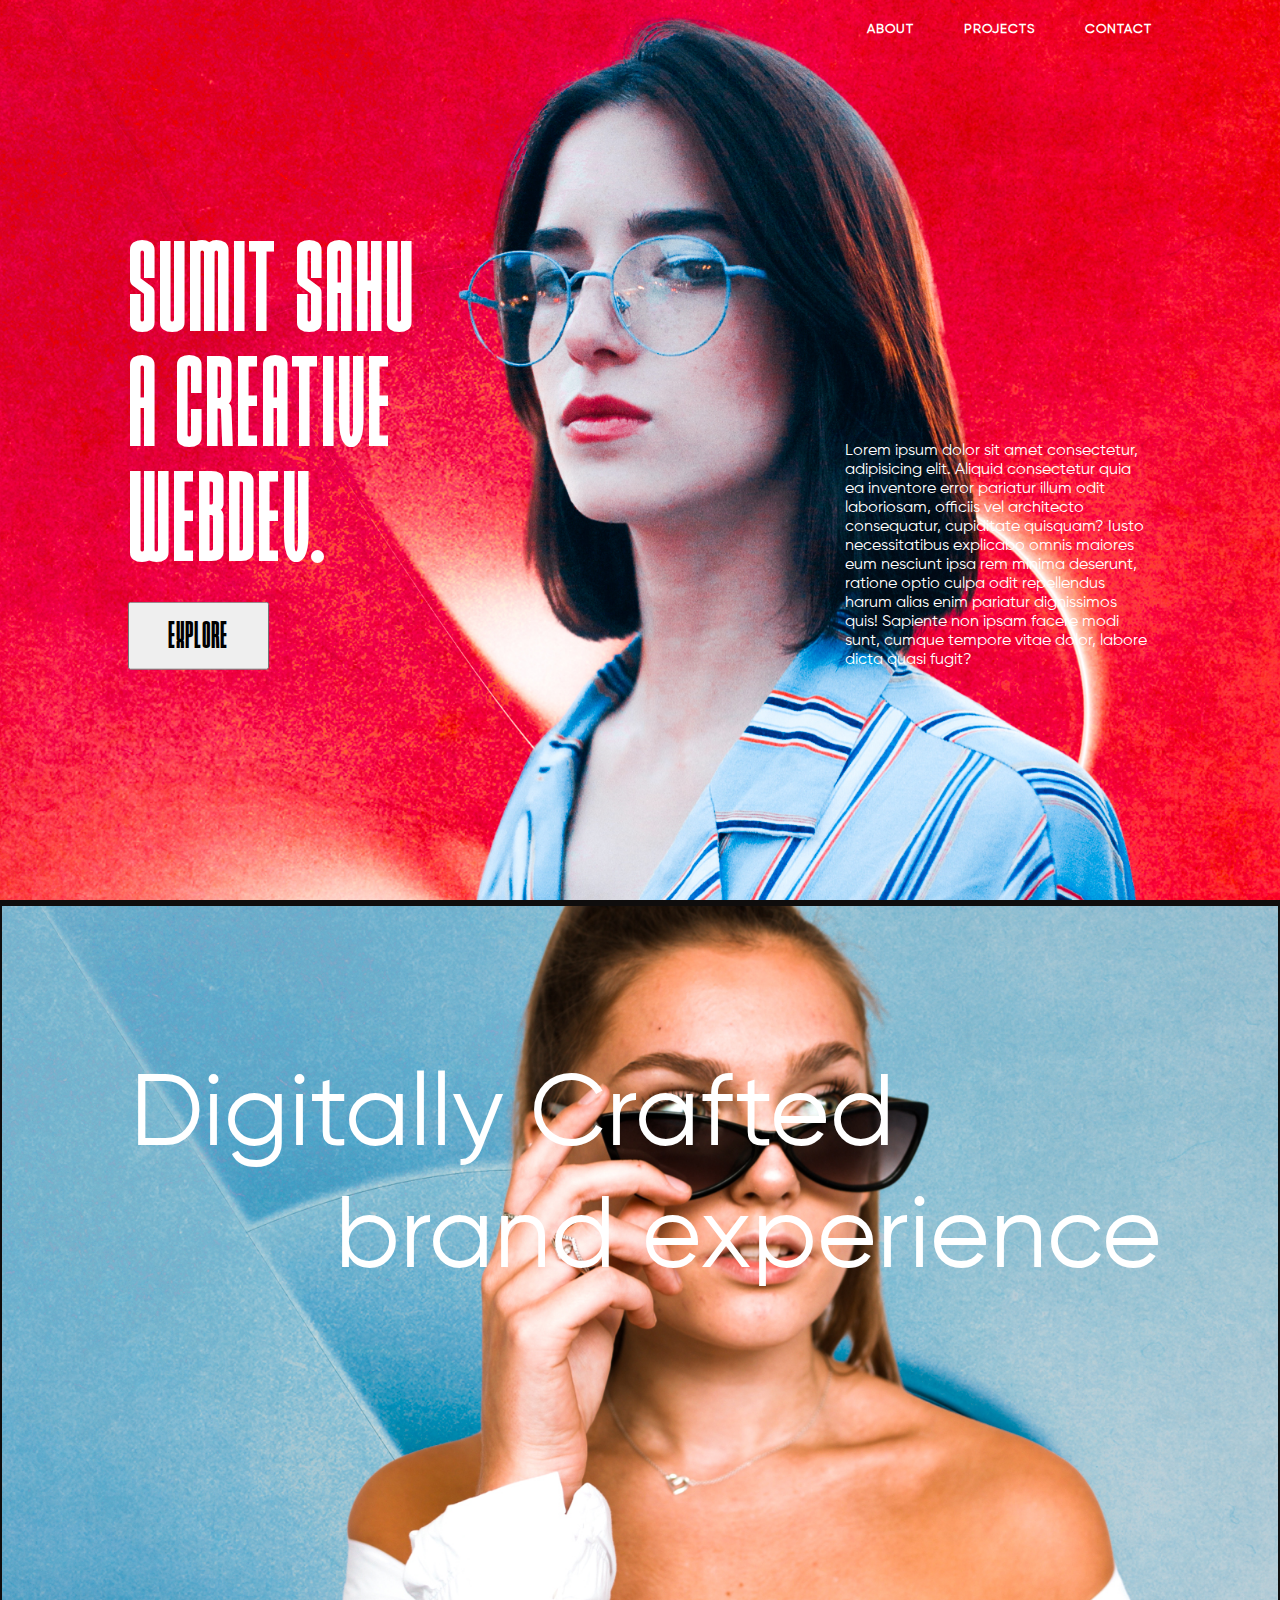
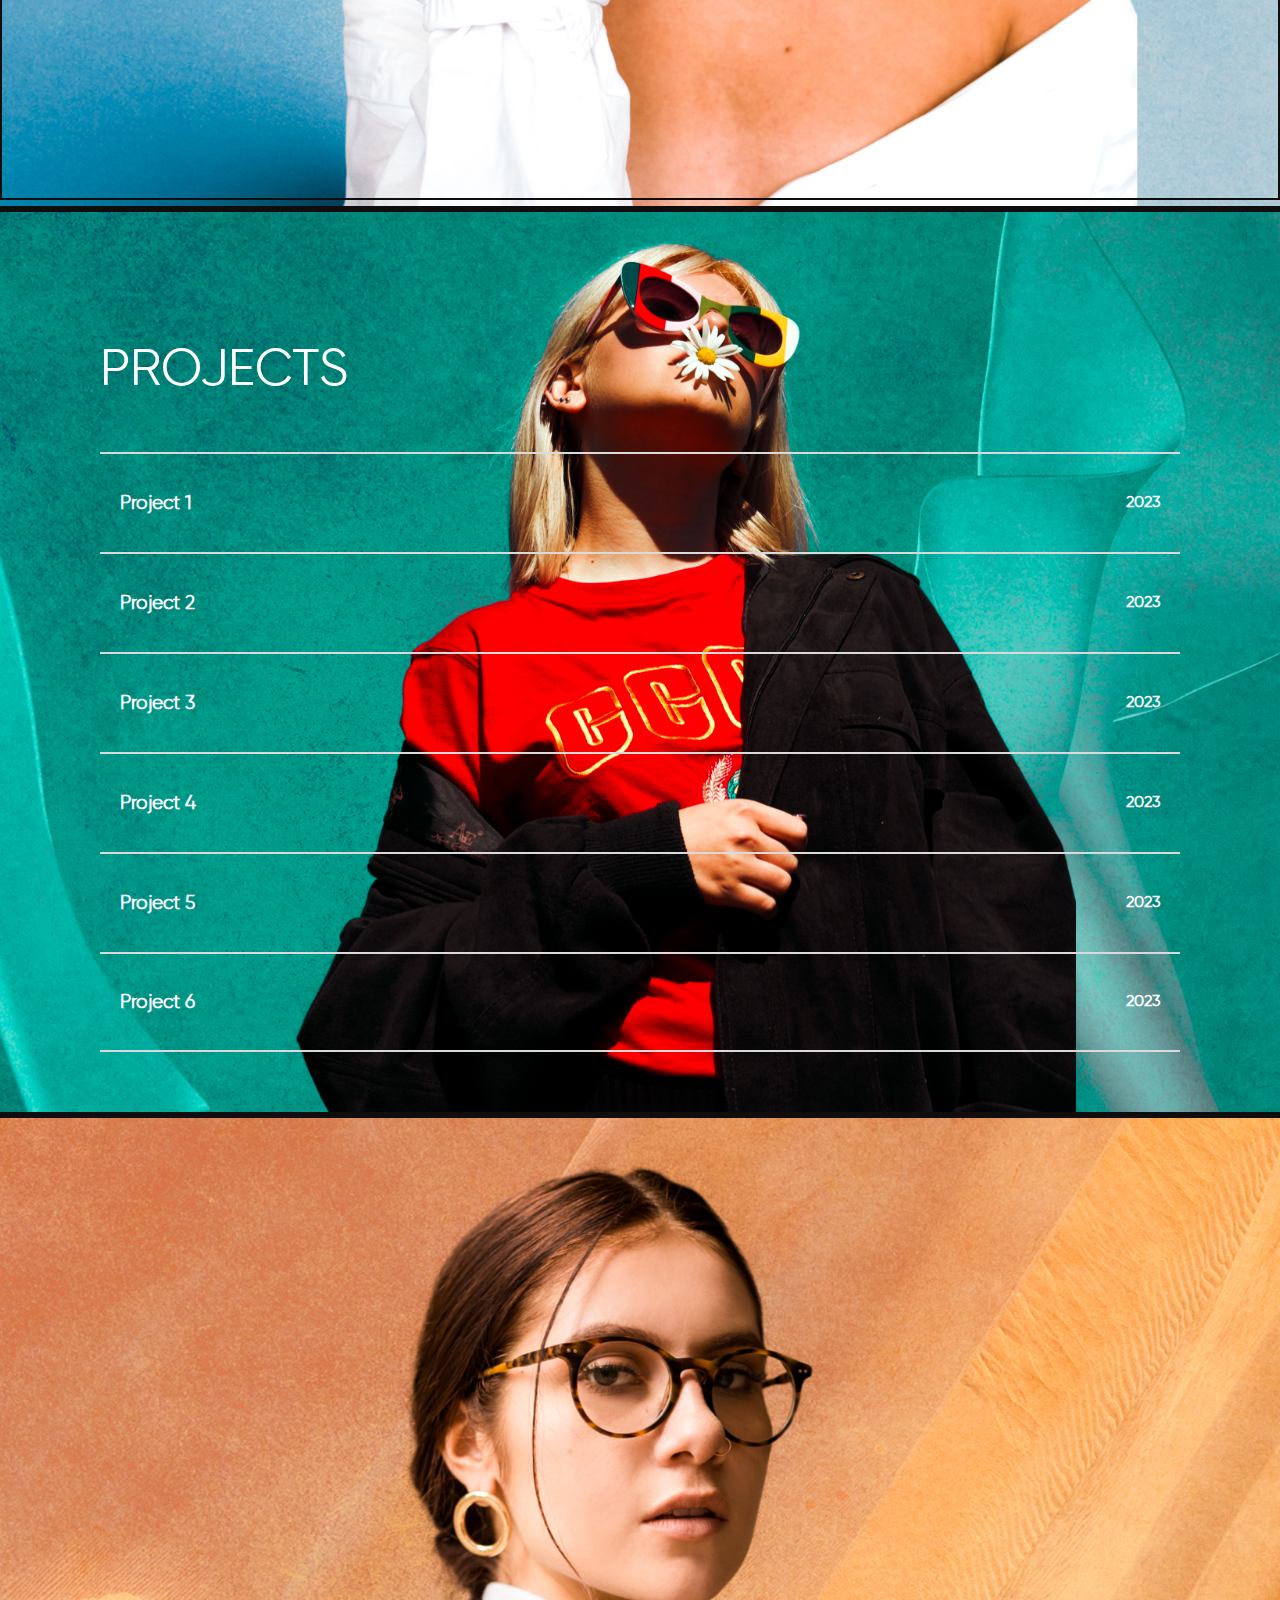
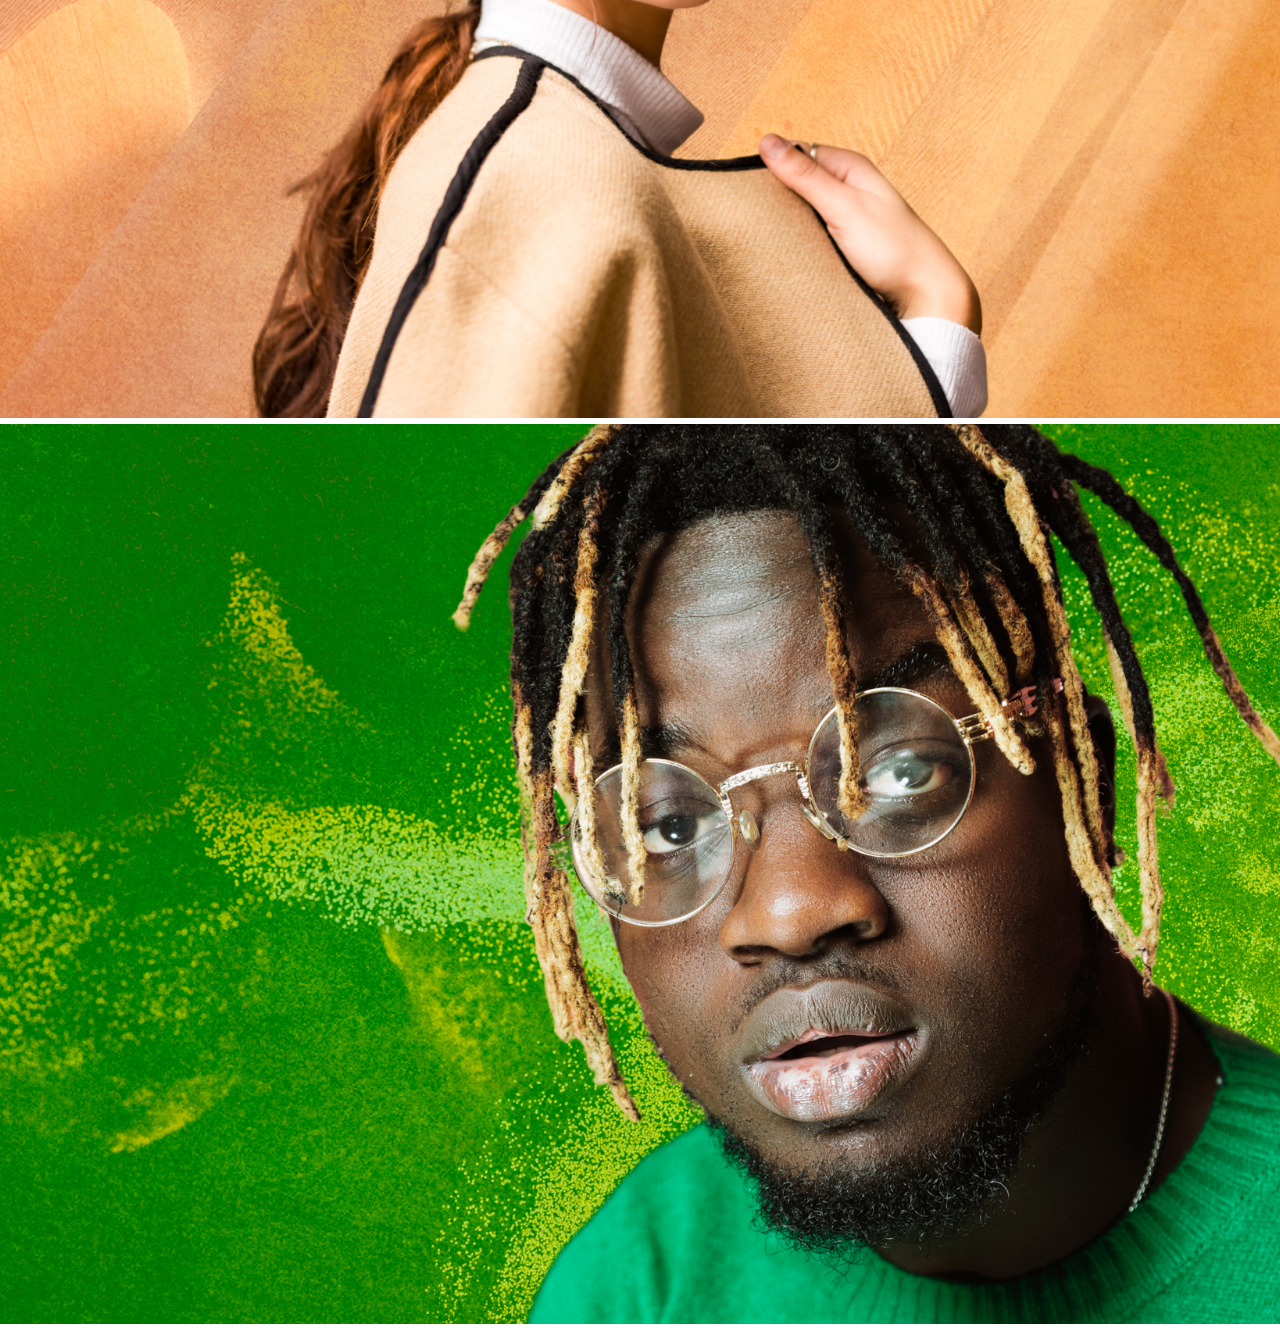
==== index.html @ a7303058 "page3 sart" ====
<!DOCTYPE html>
<html lang="en">

<head>
    <meta charset="UTF-8">
    <meta name="viewport" content="width=device-width, initial-scale=1.0">
    <title>Document</title>
    <link rel="stylesheet" href="https://cdn.jsdelivr.net/npm/sheryjs/dist/Shery.css" />

    <link rel="stylesheet" href="https://cdn.jsdelivr.net/npm/locomotive-scroll@3.5.4/dist/locomotive-scroll.css">
    <link rel="stylesheet" href="style.css">
</head>

<body>

    <div class="cursor">
        <p>click</p>
    </div>


    <div class="main">

        <!-- hero section  -->
        <div id="main">
            <div id="back">
                <img src="./images/IMG_7564.JPG" alt="">
                <img src="./images/IMG_7565.JPG" alt="">
                <img src="./images/IMG_7566.JPG" alt="">
                <img src="./images/IMG_7567.JPG" alt="">
                <img src="./images/IMG_7568.JPG" alt="">
            </div>
            <div id="top">
                <div id="workingarea">
                    <div id="nav">
                        <div id="nleft"><img src="./images/logo.png" alt=""></div>
                        <div id="nright">
                            <a href="#">About</a>
                            <a href="projects">Projects</a>
                            <a href="Contact">Contact</a>
                        </div>
                    </div>
                    <div id="hero">
                        <div id="heroleft">
                            <div class="elem">
                                <h1>Sumit Sahu</h1>
                                <h1>Think</h1>
                                <h1>Transforming</h1>
                                <h1>Innovator</h1>
                                <h1>Creator</h1>
                            </div>
                            <div class="elem">
                                <h1>A Creative</h1>
                                <h1>Design</h1>
                                <h1>Ideas Into</h1>
                                <h1>Coder</h1>
                                <h1>Builder</h1>
                            </div>
                            <div class="elem">
                                <h1>WebDev.</h1>
                                <h1>Develop.</h1>
                                <h1>Reality.</h1>
                                <h1>Tech.</h1>
                                <h1>Future.</h1>
                            </div>
                            <button>Explore</button>
                        </div>

                        <div id="heroright">
                            <p>Lorem ipsum dolor sit amet consectetur, adipisicing elit. Aliquid consectetur quia ea
                                inventore error pariatur illum odit laboriosam, officiis vel architecto consequatur,
                                cupiditate quisquam? Iusto necessitatibus explicabo omnis maiores eum nesciunt ipsa rem
                                minima deserunt, ratione optio culpa odit repellendus harum alias enim pariatur
                                dignissimos quis! Sapiente non ipsam facere modi sunt, cumque tempore vitae dolor,
                                labore dicta quasi fugit?</p>
                        </div>
                    </div>
                </div>
            </div>
        </div>
        <!-- End hero section  -->


        <div class="bg">
            <!-- page 1 start  -->
            <div class="page1">
                <h1>Digitally Crafted</h1>
                <h2>brand experience</h2>

                <video muted autoplay loop
                    src="https://sameer07x19.github.io/Duo-Studio/assests/Duo%20Reel--Desktop-reduced.mp4"></video>
            </div>
            <!-- page 1 start  -->



            <!-- page 2 start  -->
            <div class="page2">
                <h2>Projects</h2>
                <div class="box"
                    data-image="https://images.unsplash.com/photo-1534972195531-d756b9bfa9f2?w=600&auto=format&fit=crop&q=60&ixlib=rb-4.0.3&ixid=M3wxMjA3fDB8MHxzZWFyY2h8NHx8Y29kZXJ8ZW58MHx8MHx8fDA%3D">
                    <h3>Project 1</h3>
                    <h4>2023</h4>
                </div>
                <div class="box"
                    data-image="https://images.unsplash.com/photo-1555066931-4365d14bab8c?w=600&auto=format&fit=crop&q=60&ixlib=rb-4.0.3&ixid=M3wxMjA3fDB8MHxzZWFyY2h8Nnx8Y29kaW5nfGVufDB8fDB8fHww">
                    <h3>Project 2</h3>
                    <h4>2023</h4>
                </div>
                <div class="box"
                    data-image="https://images.unsplash.com/photo-1575089976121-8ed7b2a54265?w=600&auto=format&fit=crop&q=60&ixlib=rb-4.0.3&ixid=M3wxMjA3fDB8MHxzZWFyY2h8MTB8fGNvZGluZ3xlbnwwfHwwfHx8MA%3D%3D">
                    <h3>Project 3</h3>
                    <h4>2023</h4>
                </div>
                <div class="box"
                    data-image="https://images.unsplash.com/photo-1520085601670-ee14aa5fa3e8?w=600&auto=format&fit=crop&q=60&ixlib=rb-4.0.3&ixid=M3wxMjA3fDB8MHxzZWFyY2h8MTh8fGNvZGluZ3xlbnwwfHwwfHx8MA%3D%3D">
                    <h3>Project 4</h3>
                    <h4>2023</h4>
                </div>
                <div class="box"
                    data-image="https://media.istockphoto.com/id/1448866178/photo/male-freelancer-making-new-project-as-web-designer-or-programmer-on-his-computer-at-home.webp?a=1&b=1&s=612x612&w=0&k=20&c=G4iPcGxRLDEEYCJrmu6hVvPhemc4xhvcM2ewKmk-BTk=">
                    <h3>Project 5</h3>
                    <h4>2023</h4>
                </div>
                <div class="box"
                    data-image="https://images.unsplash.com/photo-1534972195531-d756b9bfa9f2?w=600&auto=format&fit=crop&q=60&ixlib=rb-4.0.3&ixid=M3wxMjA3fDB8MHxzZWFyY2h8NHx8Y29kZXJ8ZW58MHx8MHx8fDA%3D">
                    <h3>Project 6</h3>
                    <h4>2023</h4>
                </div>

            </div>
             <!-- page 2 end  -->


              <!-- page 3 start  -->

        </div>


    </div>








    <!--  Gsap is needed for Basic Effects -->
    <script src="https://cdnjs.cloudflare.com/ajax/libs/gsap/3.12.2/gsap.min.js"></script>

    <!-- Scroll Trigger is needed for Scroll Effects -->
    <script src="https://cdnjs.cloudflare.com/ajax/libs/gsap/3.12.2/ScrollTrigger.min.js"></script>

    <!-- Three.js is needed for 3d Effects -->
    <script src="https://cdnjs.cloudflare.com/ajax/libs/three.js/0.155.0/three.min.js"></script>

    <!-- ControlKit is needed for Debug Panel -->
    <script src="https://cdn.jsdelivr.net/gh/automat/controlkit.js@master/bin/controlKit.min.js"></script>
    <script type="text/javascript" src="https://cdn.jsdelivr.net/npm/sheryjs/dist/Shery.js"></script>




    <script src="https://cdn.jsdelivr.net/npm/locomotive-scroll@3.5.4/dist/locomotive-scroll.js"></script>
    <script src="https://cdnjs.cloudflare.com/ajax/libs/gsap/3.12.5/gsap.min.js"></script>
    <script src="https://cdnjs.cloudflare.com/ajax/libs/gsap/3.12.5/ScrollTrigger.min.js"></script>
    <script src="script.js"></script>
    <script src="page1Script.js"></script>

</body>

</html>
---- style.css ----
*{
    margin: 0;
    padding: 0;
    box-sizing: border-box;
    font-family: 'Gilroy';
    color: white;
  
}
@font-face {
    font-family: 'Gilroy';
    src: url('./fonts/Gilroy/Gilroy-Regular.ttf') format('truetype');
}

/* Kajiro Font */
@font-face {
    font-family: 'Kajiro';
    src: url('./fonts/kajiro/Kajiro.ttf') format('truetype');
    font-weight: 400;
    font-style: normal;
}
html, 
body{
    width: 100%;
    height: 100%;
}

.cursor{
    visibility: hidden;
    height: 20px;
    display: flex;
    justify-content: center;
   align-items: center;
    width: 20px;
    border-radius: 50%;
    position: fixed;
    background-color: #EDBFFF;
    z-index: 8;
    mix-blend-mode: difference;
    transition: all linear 0.2s; 
    pointer-events: none;
    background-size: cover;
    background-position: center;
}

.cursor p{
    display: none;
    font-weight: 600 !important;
    font-size: 1vw;
    color: black;
}

#main{
   width: 100%;
   height: 100vh;
}

#back{
    width: 100%;
    height: 100vh;
    /* background-color: rgb(252, 22, 22); */
}

#back img{
    width: 100%;
    height: 100%;
    object-fit: cover;
}


#workingarea{
    position: relative;
    margin: 0 auto;
    width: 80%;
    height: 100vh;
    max-width: 1920px;

}#top{
    position: absolute;
    pointer-events: none;
    top: 0;
    left: 0;
    z-index: 500;
    width: 100%;
    height: 100vh;
    /* background-color: rgba(0, 0, 0, 0.26); */
}
#nav{
    width: 100%;
    padding: 20px 0;
    display: flex;
    justify-content: space-between;
    align-items: center;

}
#nav img{
    height: 60px;
}
#nright{
    display: flex;
    gap: 50px;
}
#nright a{
    color: white;
    pointer-events: all;
    text-decoration: none;
    text-transform: uppercase;
    font-weight: 600;
    font-size: 13px;
    letter-spacing: 1px;
  
}


#hero{
    position: absolute;
    top: 50%;
    left: 0;
    transform: translate(0%, -50%);
    width: 100%;
    display: flex;
    justify-content: space-between;
 }

#heroleft{
   min-width: 50%;
   
}

#heroright{
   display: flex;
   flex-direction: column;
   align-items: flex-end;
   justify-content: flex-end;
   width: 30%;
   color: white;
}

#heroleft .elem{
    position: relative;
   height: 9vw;
   overflow: hidden;
   
}

#heroleft .elem h1:nth-child(1)
{
    top: 0;
 
}
#heroleft button{
    cursor: pointer;
    padding: .8vw 3vw;
    font-size: 3vw;
    margin-top: 2vw;
    font-family: 'kajiro';
    pointer-events: all;
    color: black;
}
#heroleft .elem h1{
    position: absolute;
    top: 100%;
    left: 0;
    line-height: .9;
    letter-spacing: 2px;
    color: white;
    font-family: 'Kajiro';
    font-size: 10vw;
    font-weight: 100;

}

/* hero section styling end  */

/* page1 css start  */

.bg{
    min-height: 100vh;
    width: 100%;
    background-color: #0F0D0D;
}
.page1{
    min-height: 100vh;
    width: 100%;
    border: 2px solid #0F0D0D;
    color: white;
    position: relative;
    z-index: 9;
}

.page1 h1{
    font-weight: 300;
    font-size: 8vw;
    margin-top: 12vw;
    margin-left: 10vw;
}

.page1 h2{
    font-weight: 300;
    font-size: 8vw;
    margin-left: 26vw;
 
}


.page1 video{
    width: 60%;
    margin-top: 10vw;
    position: relative;
    left: 50%;
    transform: translate(-50%, 0);
}

/* page2 css  */

.page2{
    position: relative;
    min-height: 100vh;
    width: 100%;
    z-index: 9;
    padding: 140px 100px;
}

.page2 h2{
    font-size: 4vw;
    font-weight: 400;
    margin-bottom: 50px;
    text-transform: uppercase;
}

.box{
    display: flex;
    align-items: center;
    justify-content: space-between;
    height: 100px;
    padding: 0 20px;
    border-top: 2px solid #dadada;
   
}

.box:nth-last-child(1)
{
    border-bottom: 2px solid #dadada;
}
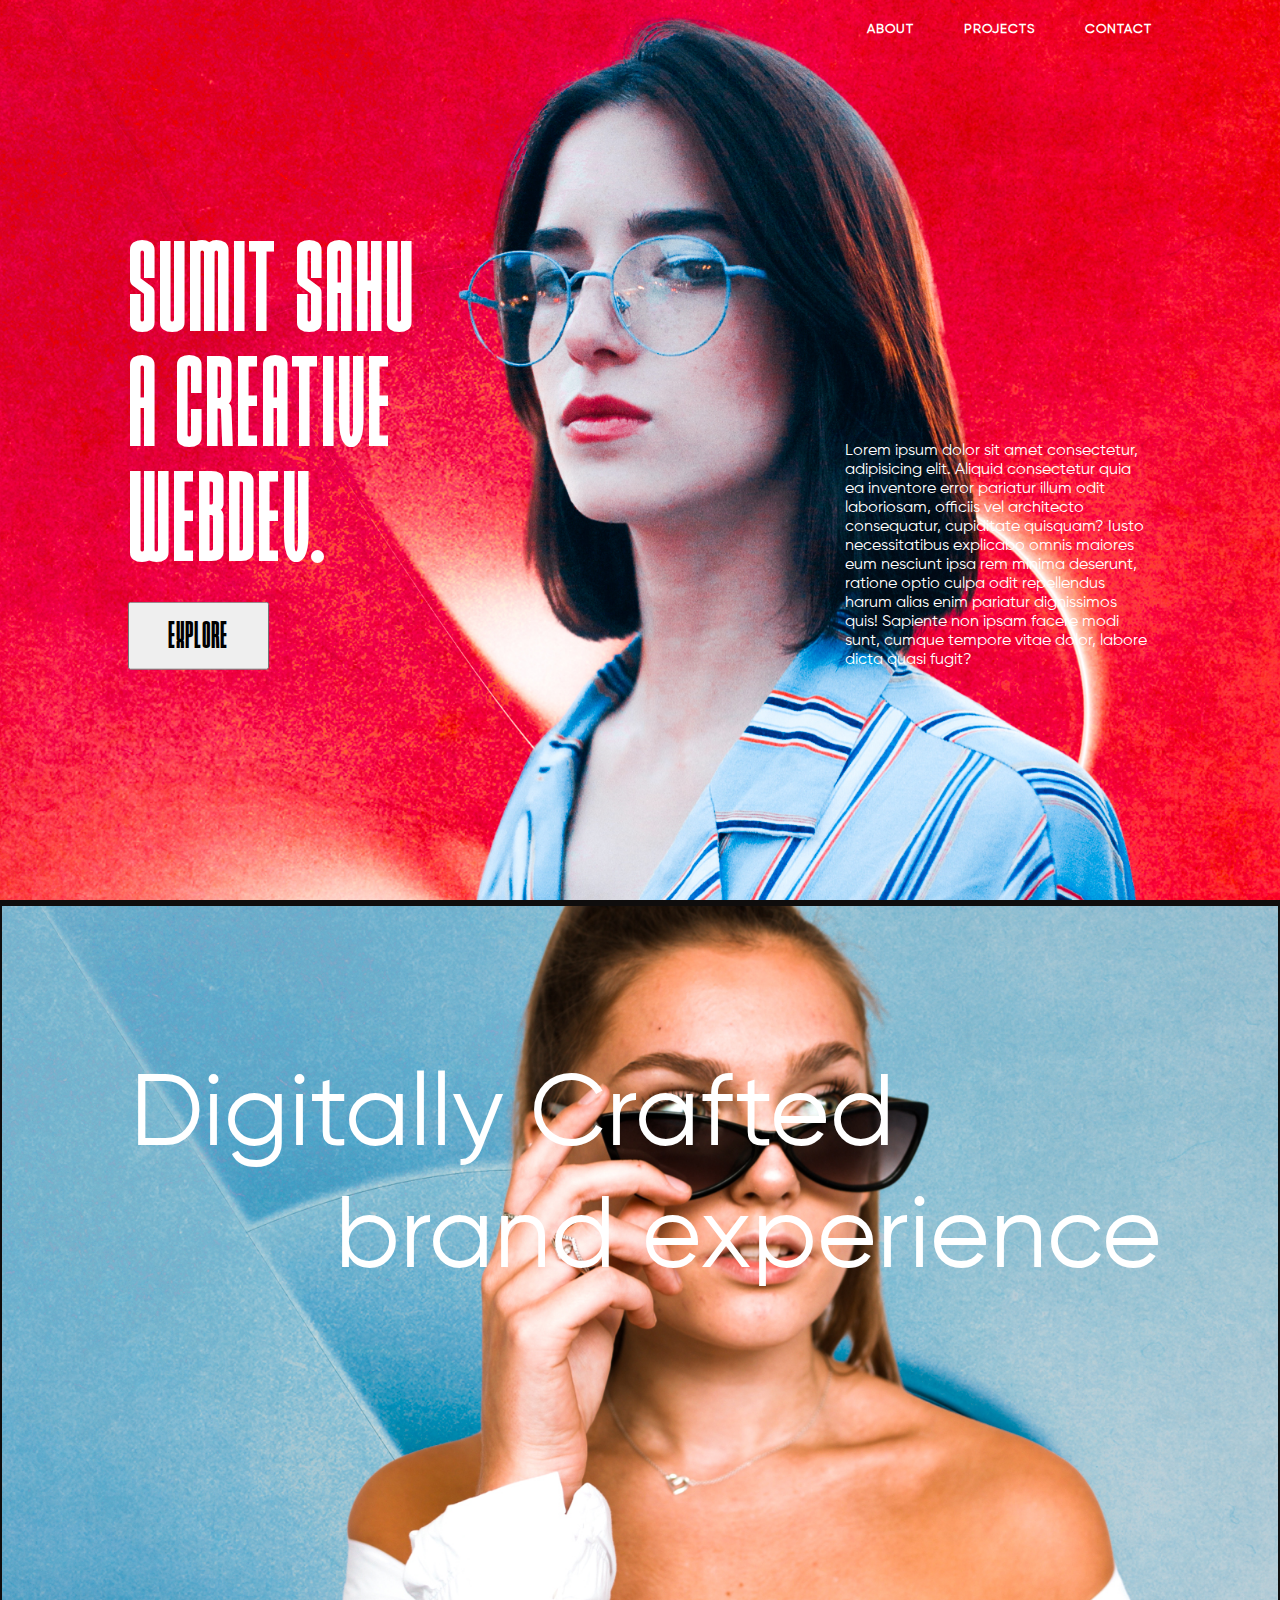
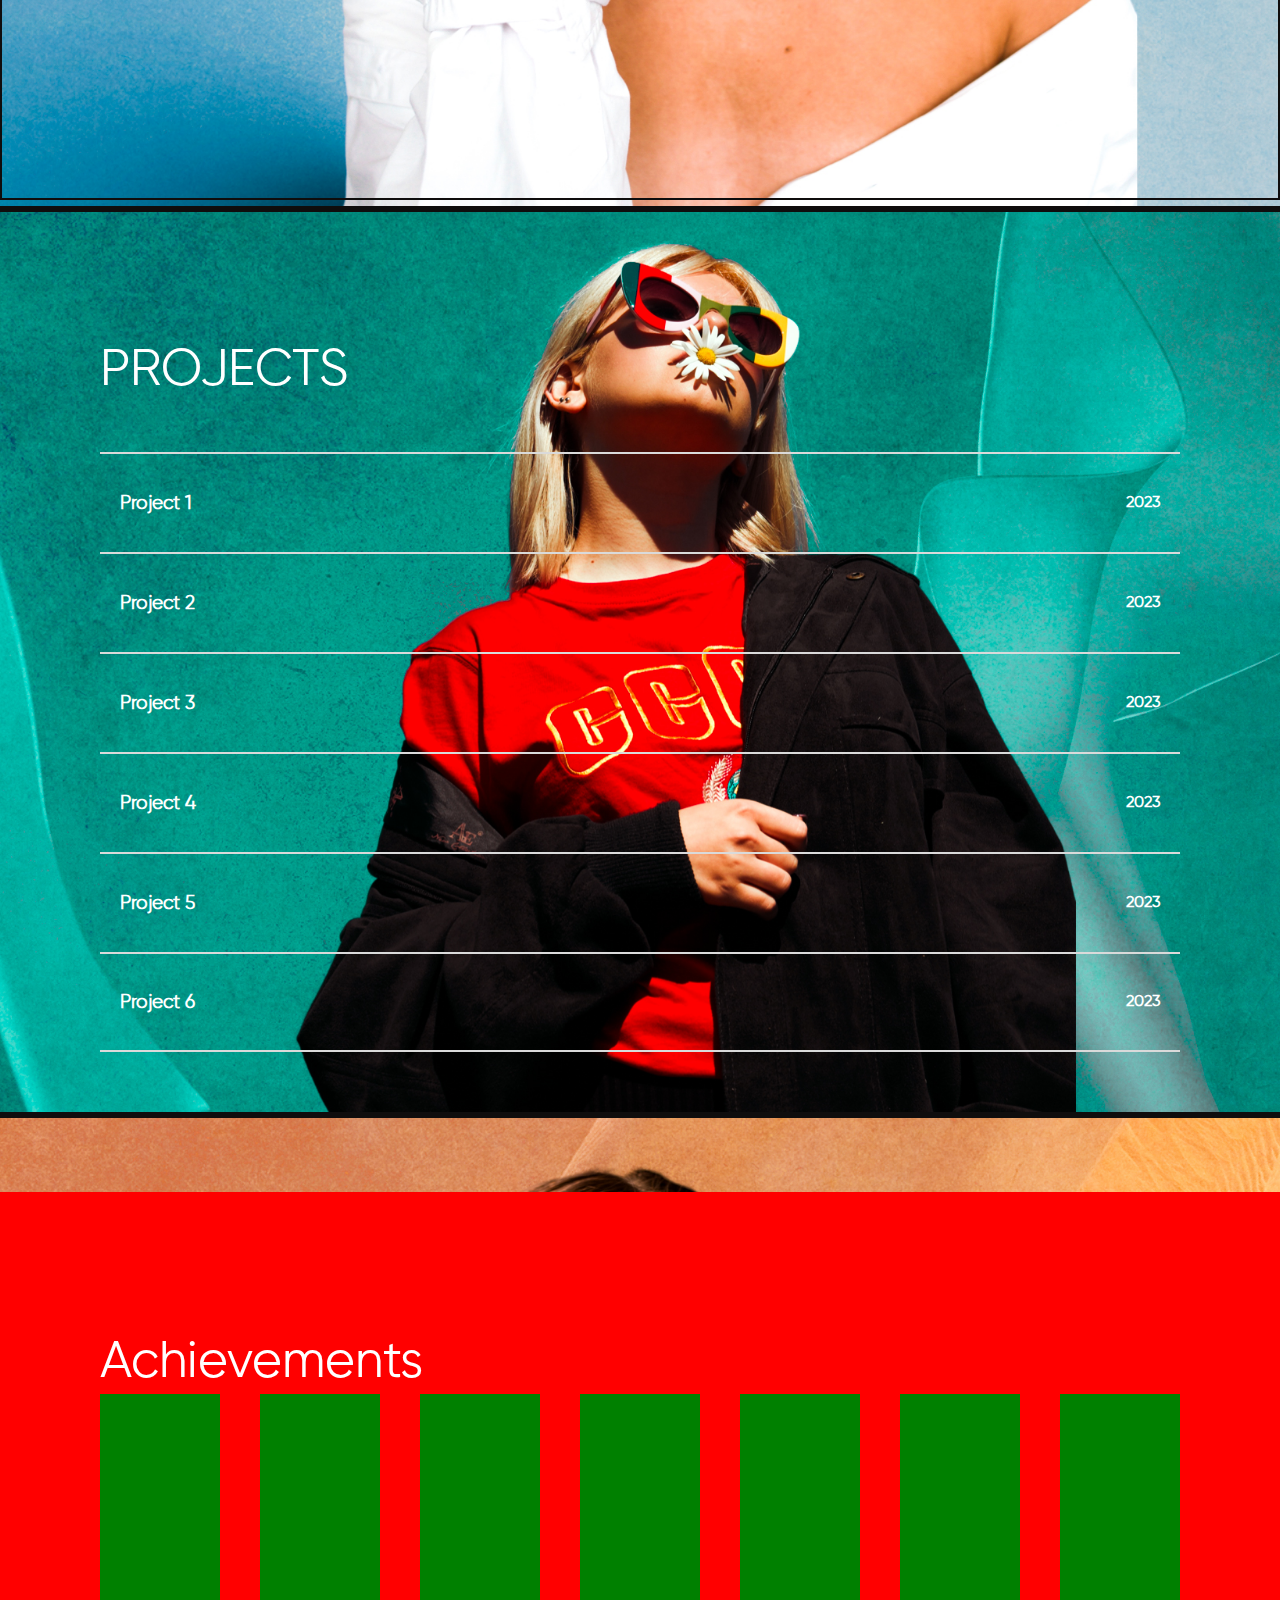
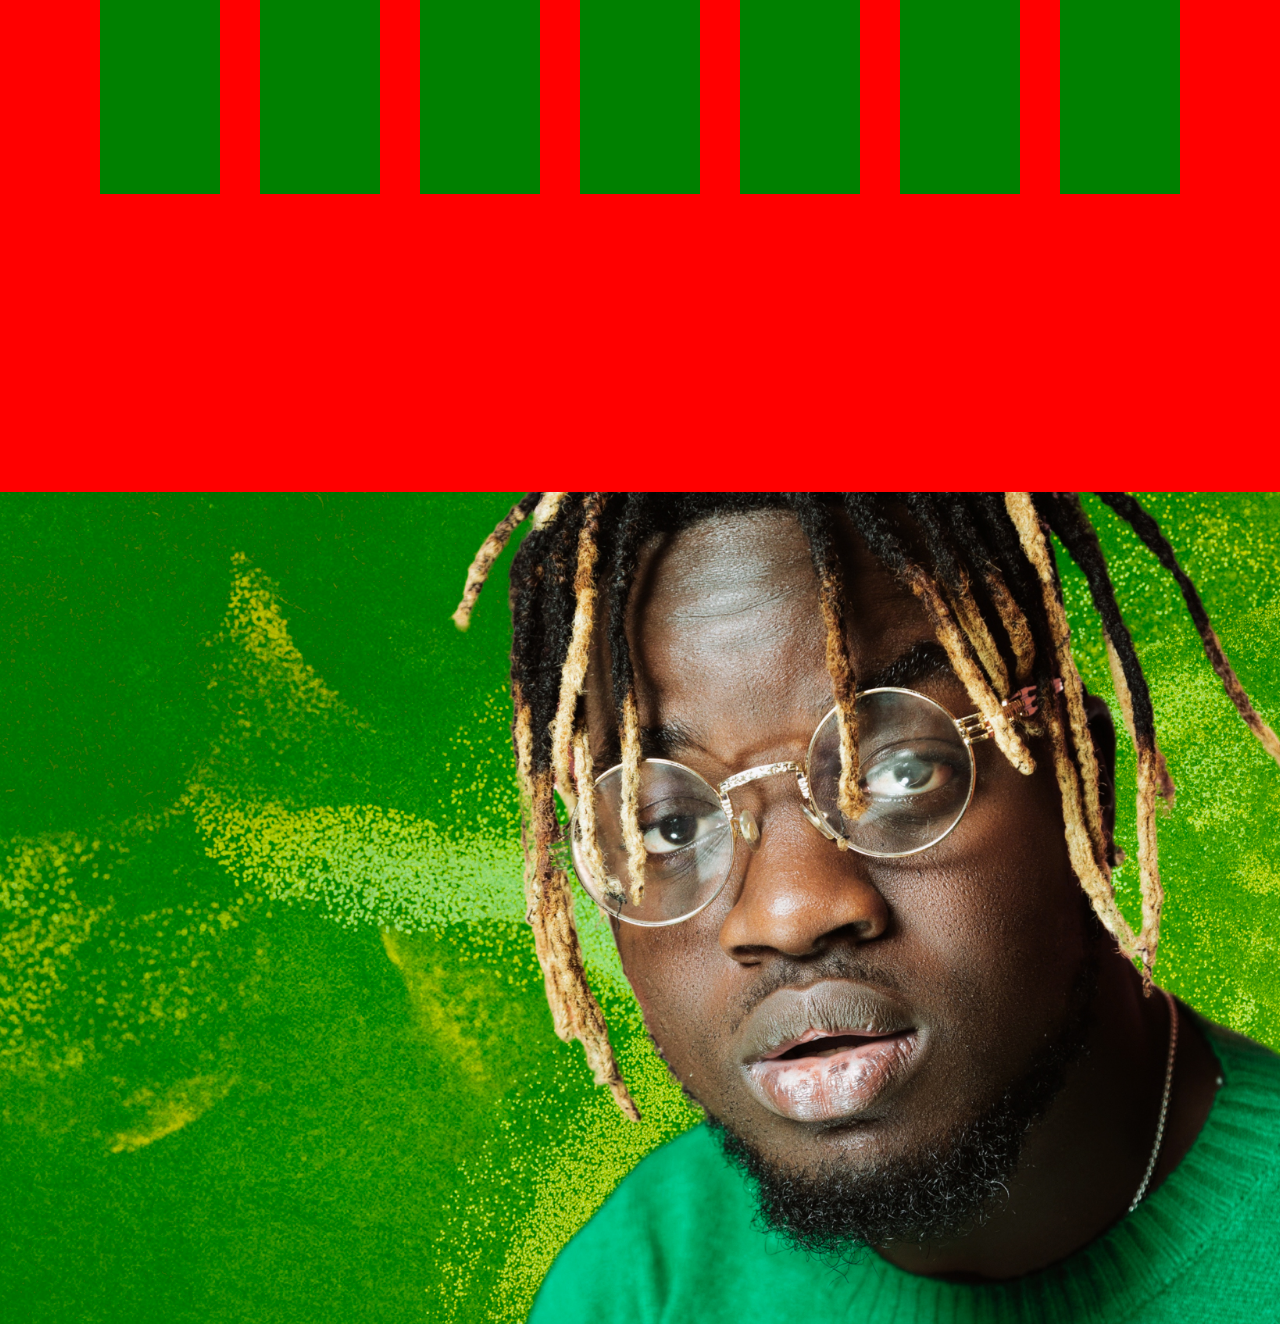
==== commit a401e221: "increase cards" ====
--- a/index.html
+++ b/index.html
@@ -132,7 +132,20 @@
 
 
               <!-- page 3 start  -->
+              <div class="page3">
+                <h2>Achievements</h2>
 
+                <div class="cards">
+                     <div class="card"></div>
+                     <div class="card"></div>
+                     <div class="card"></div>
+                     <div class="card"></div>
+                     <div class="card"></div>
+                     <div class="card"></div>
+                     <div class="card"></div>
+                </div>
+              </div>
+         
         </div>
 
 
--- a/style.css
+++ b/style.css
@@ -240,4 +240,37 @@
 .box:nth-last-child(1)
 {
     border-bottom: 2px solid #dadada;
+}
+
+
+
+/* page 3 css  */
+
+.page3{
+    min-height: 100vh;
+    width: 100%;
+    position: relative;
+    background-color: red;
+    padding: 140px 100px;
+ 
+}
+
+.page3 h2{
+     font-size: 4vw;
+     font-weight: 400;
+   
+
+}
+.cards {
+    display: flex;
+    gap: 40px;
+    align-items: center;
+   
+}
+
+.card{
+    width: 300px;
+
+    height: 400px;
+    background-color: green;
 }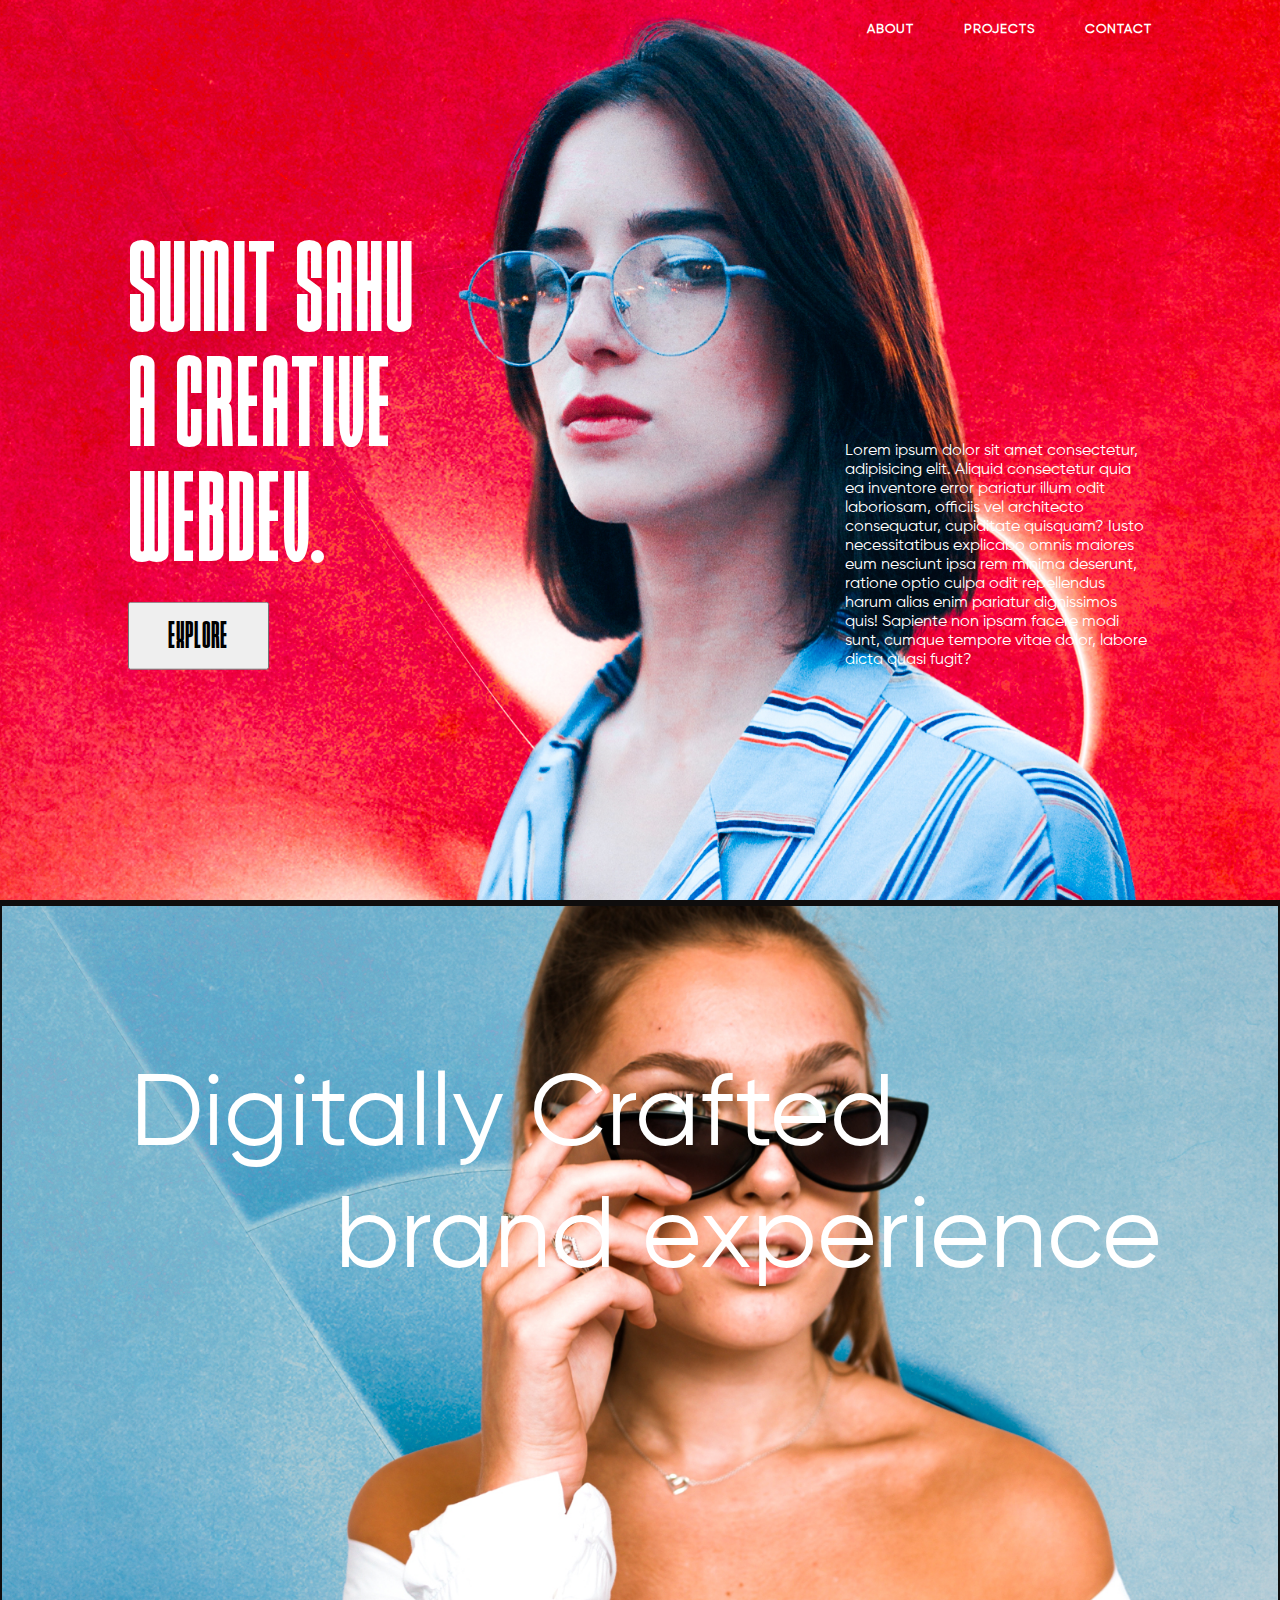
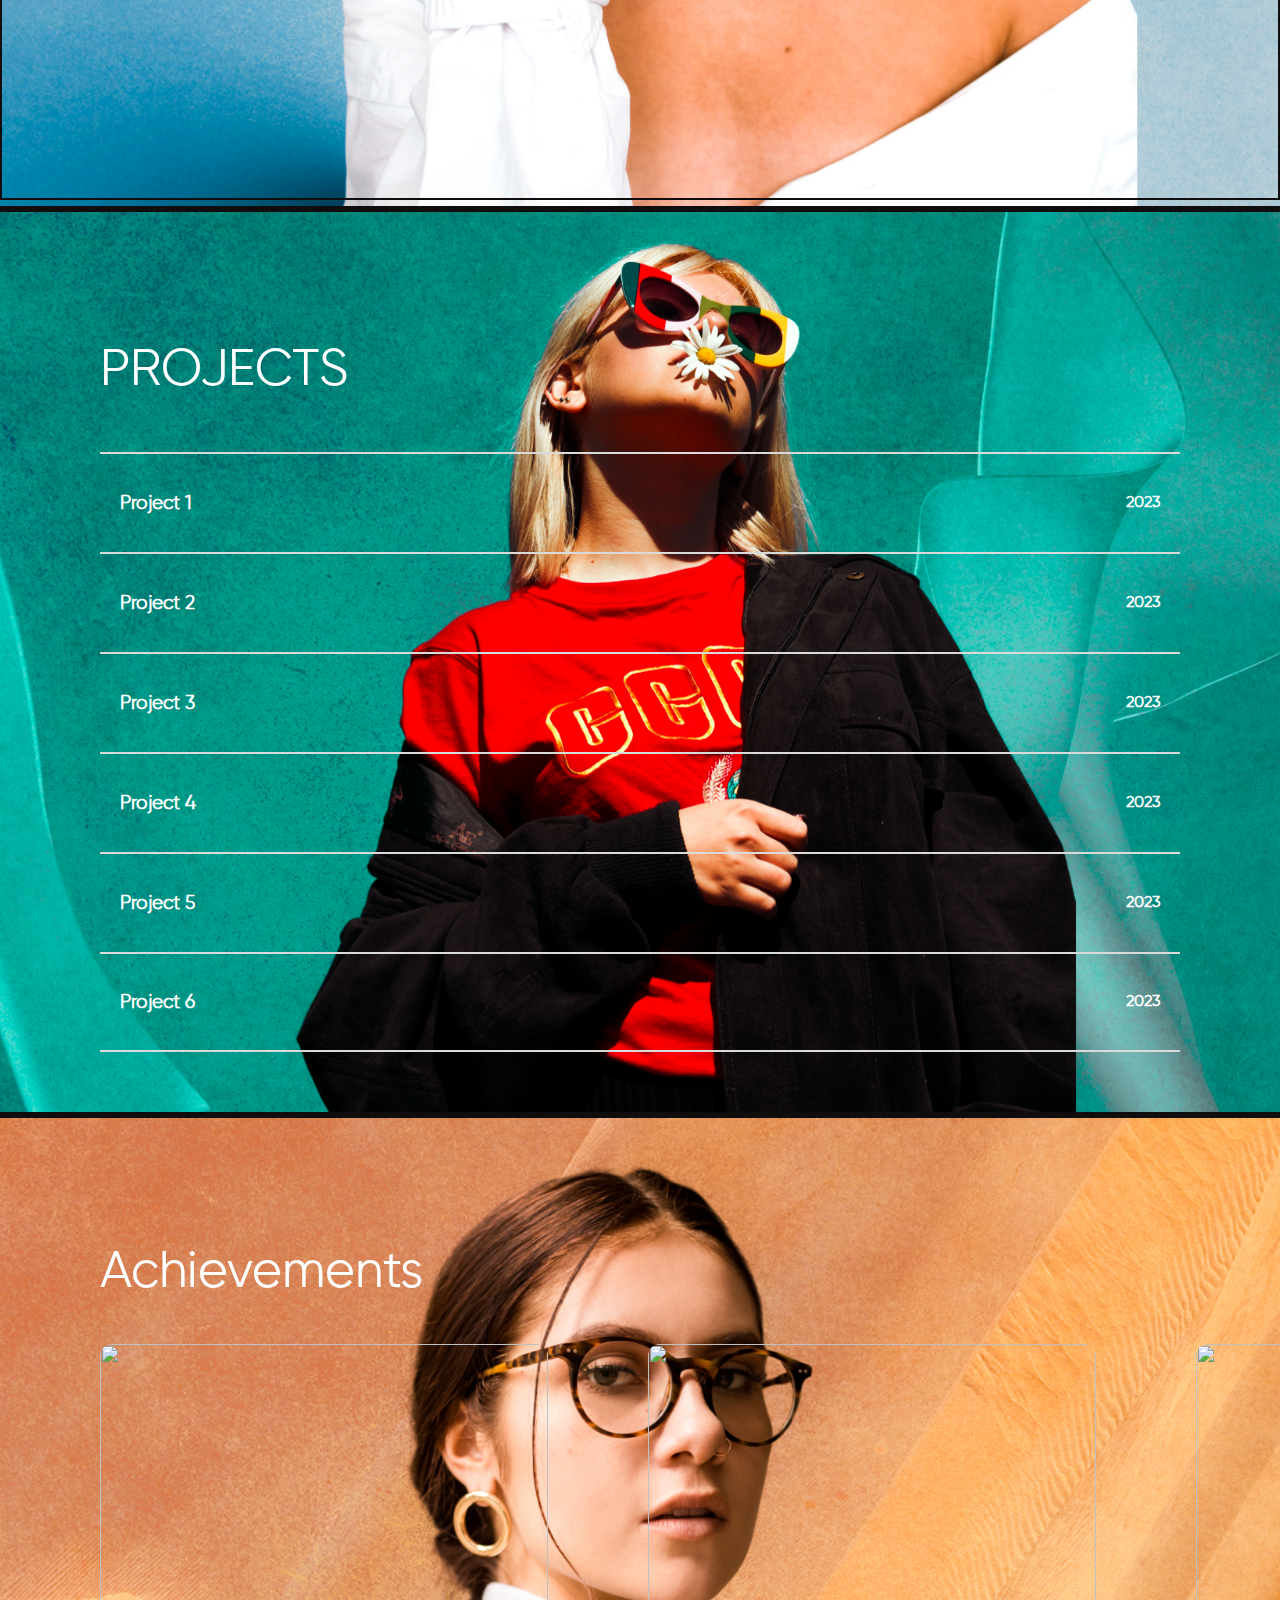
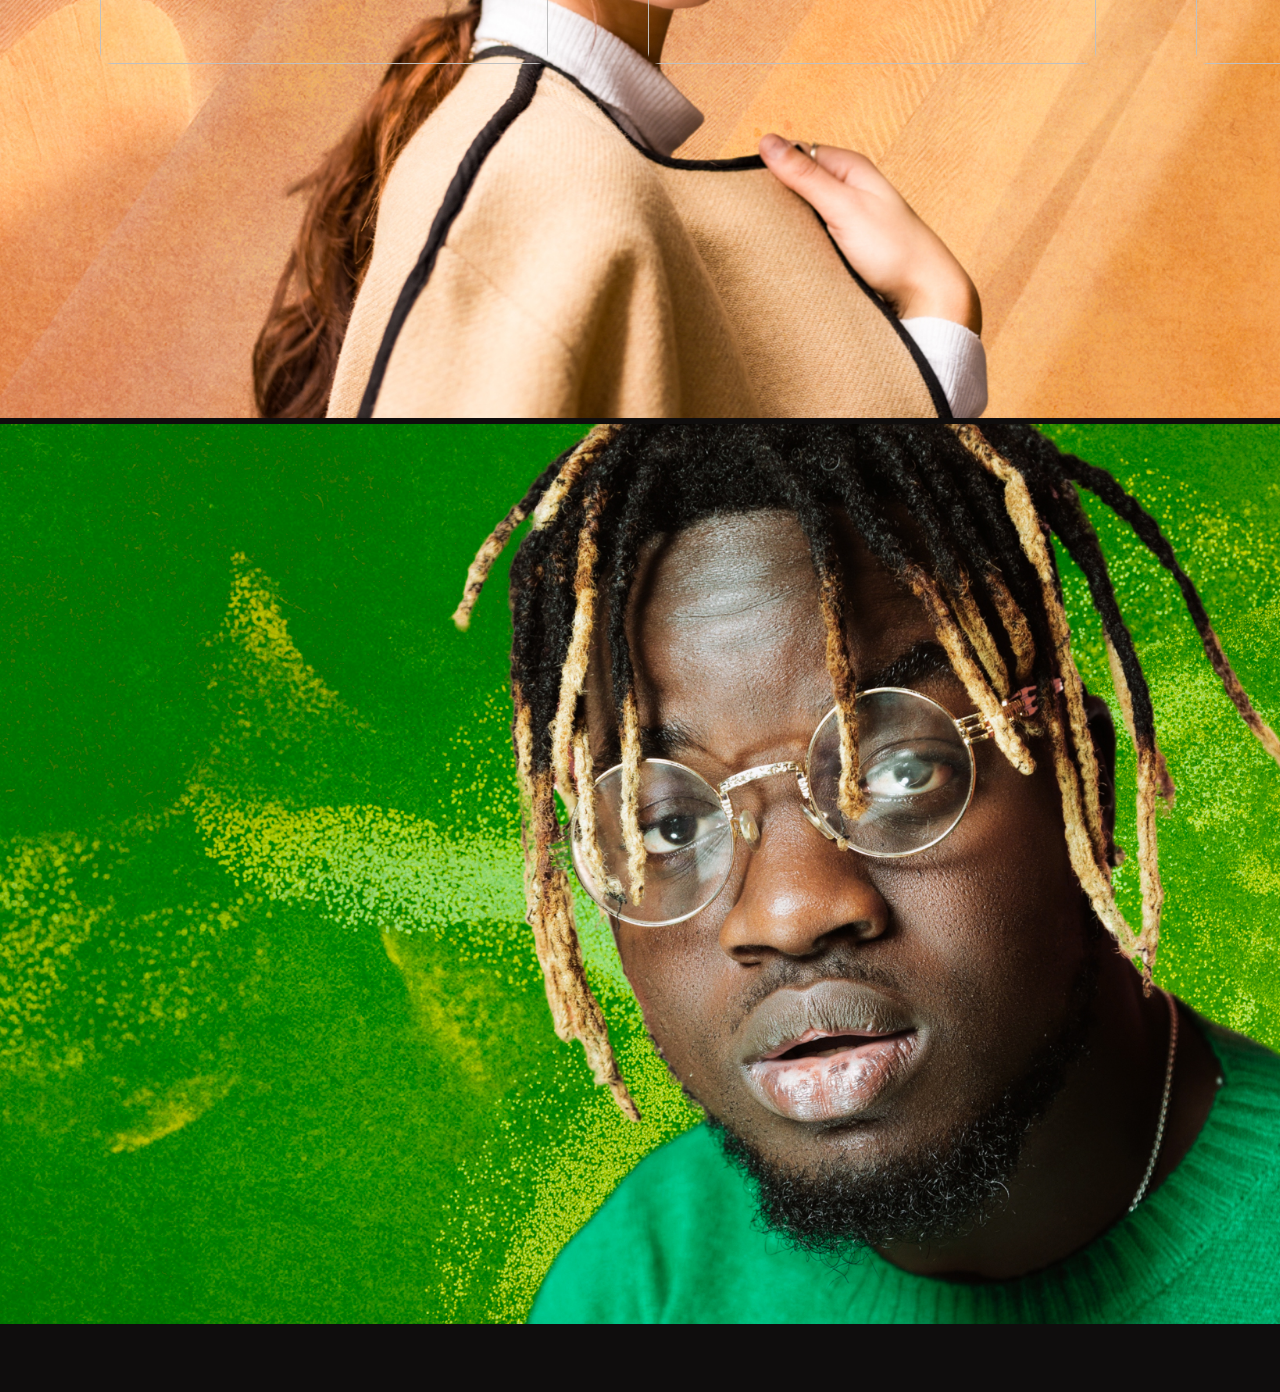
==== commit f1adb95f: "add smooth scrolling and fix issues" ====
--- a/index.html
+++ b/index.html
@@ -136,15 +136,45 @@
                 <h2>Achievements</h2>
 
                 <div class="cards">
-                     <div class="card"></div>
-                     <div class="card"></div>
-                     <div class="card"></div>
-                     <div class="card"></div>
-                     <div class="card"></div>
-                     <div class="card"></div>
-                     <div class="card"></div>
+                     <div class="card">
+                        <img loop muted autoplay src="https://raj-chavan-portfolio.vercel.app/assets/images/projectPhotos/GIF_5.gif">
+                        </div>
+                     <div class="card">
+                        <img loop muted autoplay src="https://raj-chavan-portfolio.vercel.app/assets/images/projectPhotos/GIF_4.gif">
+                        
+                     </div>
+                     <div class="card">
+                        <img src="https://raj-chavan-portfolio.vercel.app/assets/images/projectPhotos/GIF_3.gif">
+                        
+                     </div>
+                     <div class="card">
+                        <img src="https://raj-chavan-portfolio.vercel.app/assets/images/projectPhotos/GIF_2.gif">
+                    
+                     </div>
+                     <div class="card">
+                        <img src="https://raj-chavan-portfolio.vercel.app/assets/images/projectPhotos/GIF_1.gif">
+                    
+                     </div>
+                     
                 </div>
               </div>
+
+
+
+
+
+
+
+
+               <!-- page 4  -->
+            <div class="page4">
+             
+
+            </div>
+             <!-- page 2 end  -->
+
+
+
          
         </div>
 
--- a/style.css
+++ b/style.css
@@ -250,27 +250,47 @@
     min-height: 100vh;
     width: 100%;
     position: relative;
-    background-color: red;
-    padding: 140px 100px;
- 
-}
+    /* background-color: #1d1da5; */
+   }
 
 .page3 h2{
      font-size: 4vw;
      font-weight: 400;
-   
+     padding: 50px 0 40px 100px;
 
 }
 .cards {
     display: flex;
-    gap: 40px;
+    gap: 100px;
     align-items: center;
-   
+    overflow-x: auto;
+    padding-left:100px;
+  
+}
+.cards::-webkit-scrollbar {
+    display: none;
 }
 
 .card{
-    width: 300px;
-
-    height: 400px;
-    background-color: green;
+    width: 35vw; 
+    height: 25vw;  
+    flex-shrink: 0;
+   
+}
+
+
+.card img{
+    width: 100%;
+    height:100%;
+    border-radius: 12px;
+    object-fit: cover;
+}
+
+
+
+
+.page4{
+    height: 100vh;
+    width: 100%;
+  
 }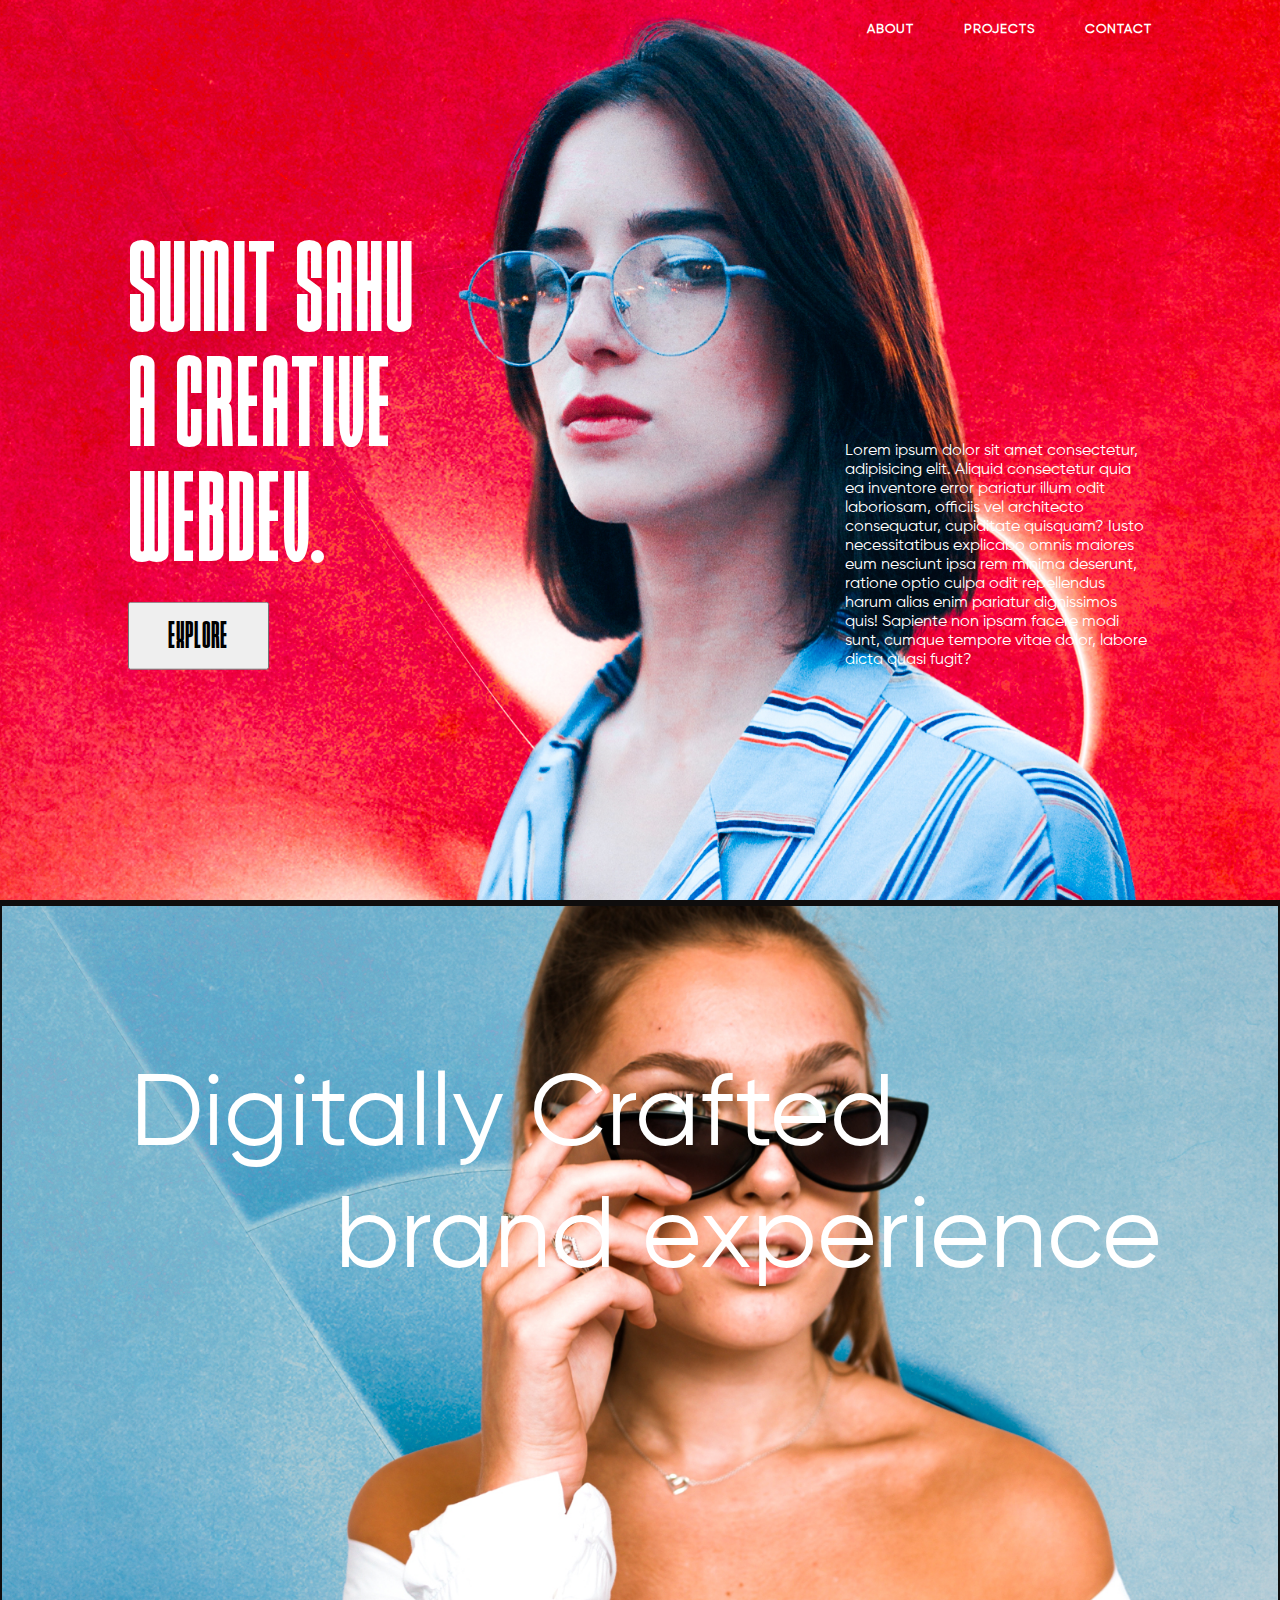
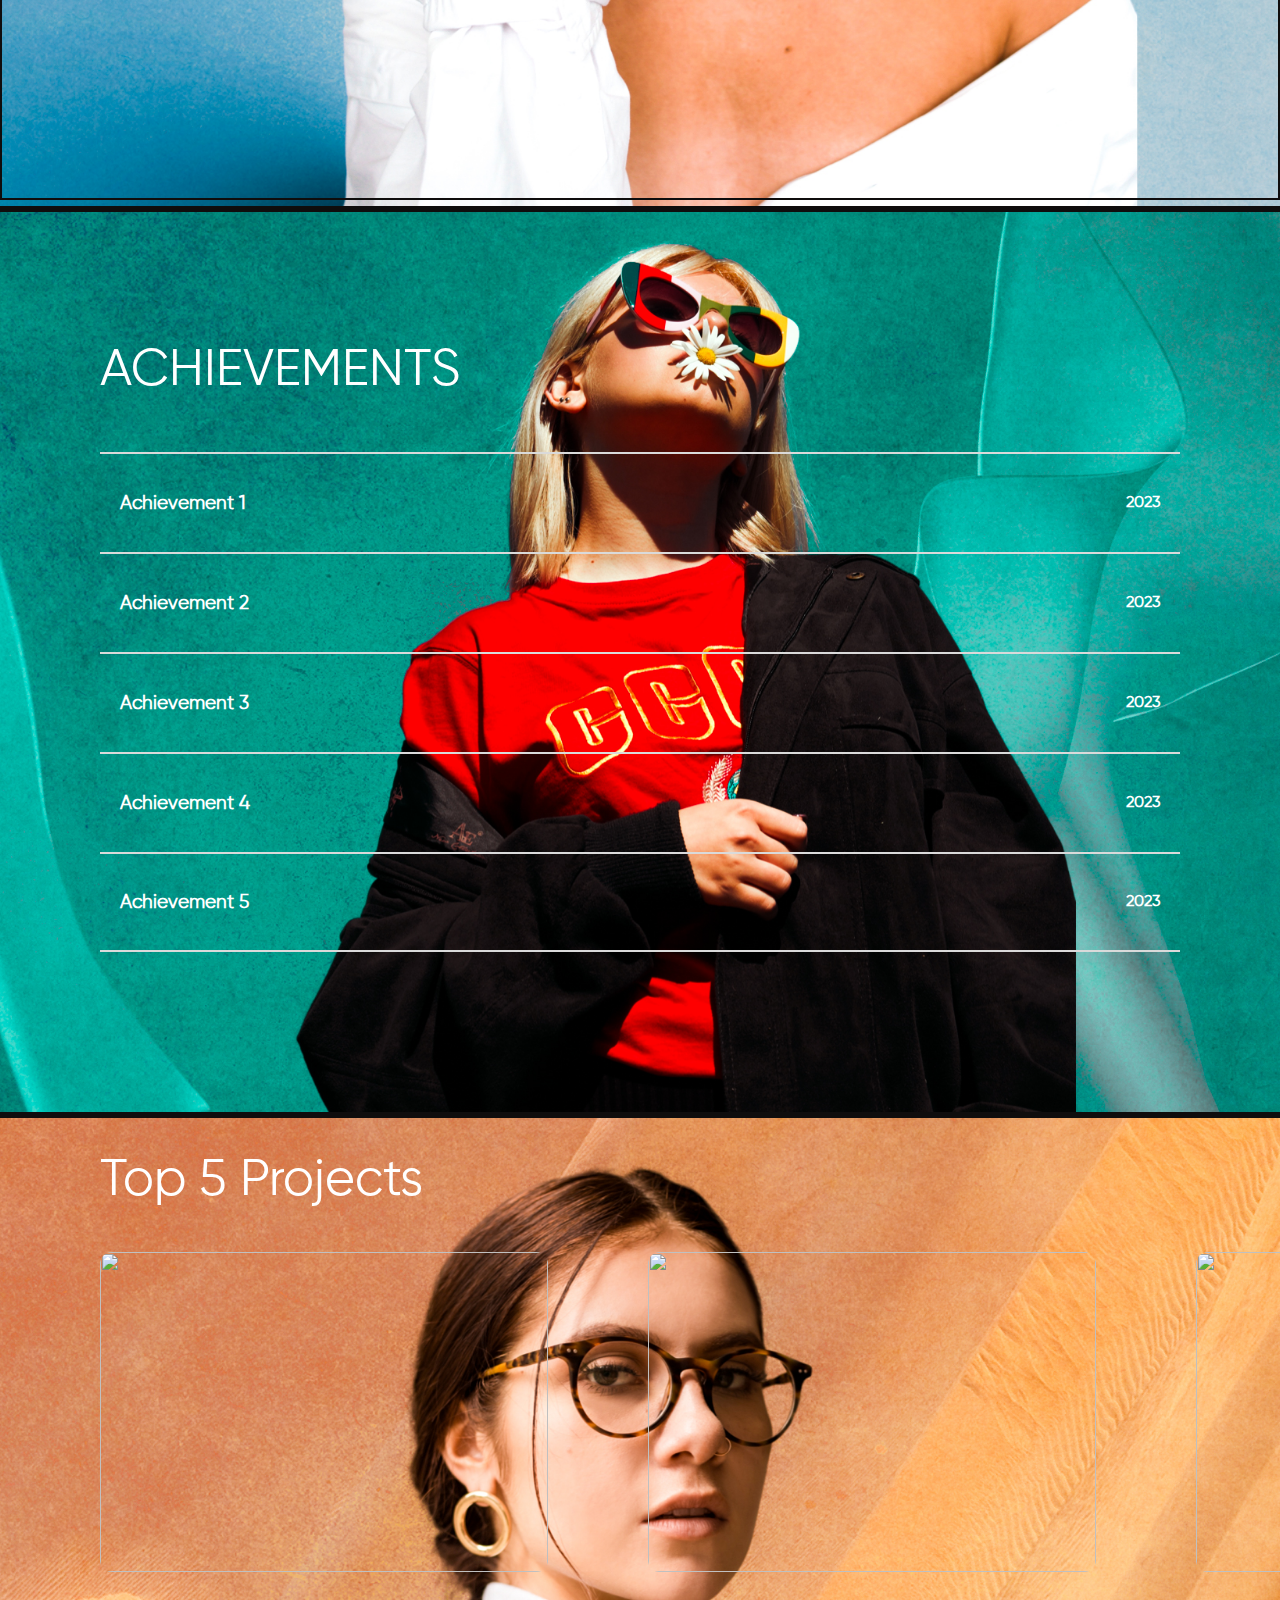
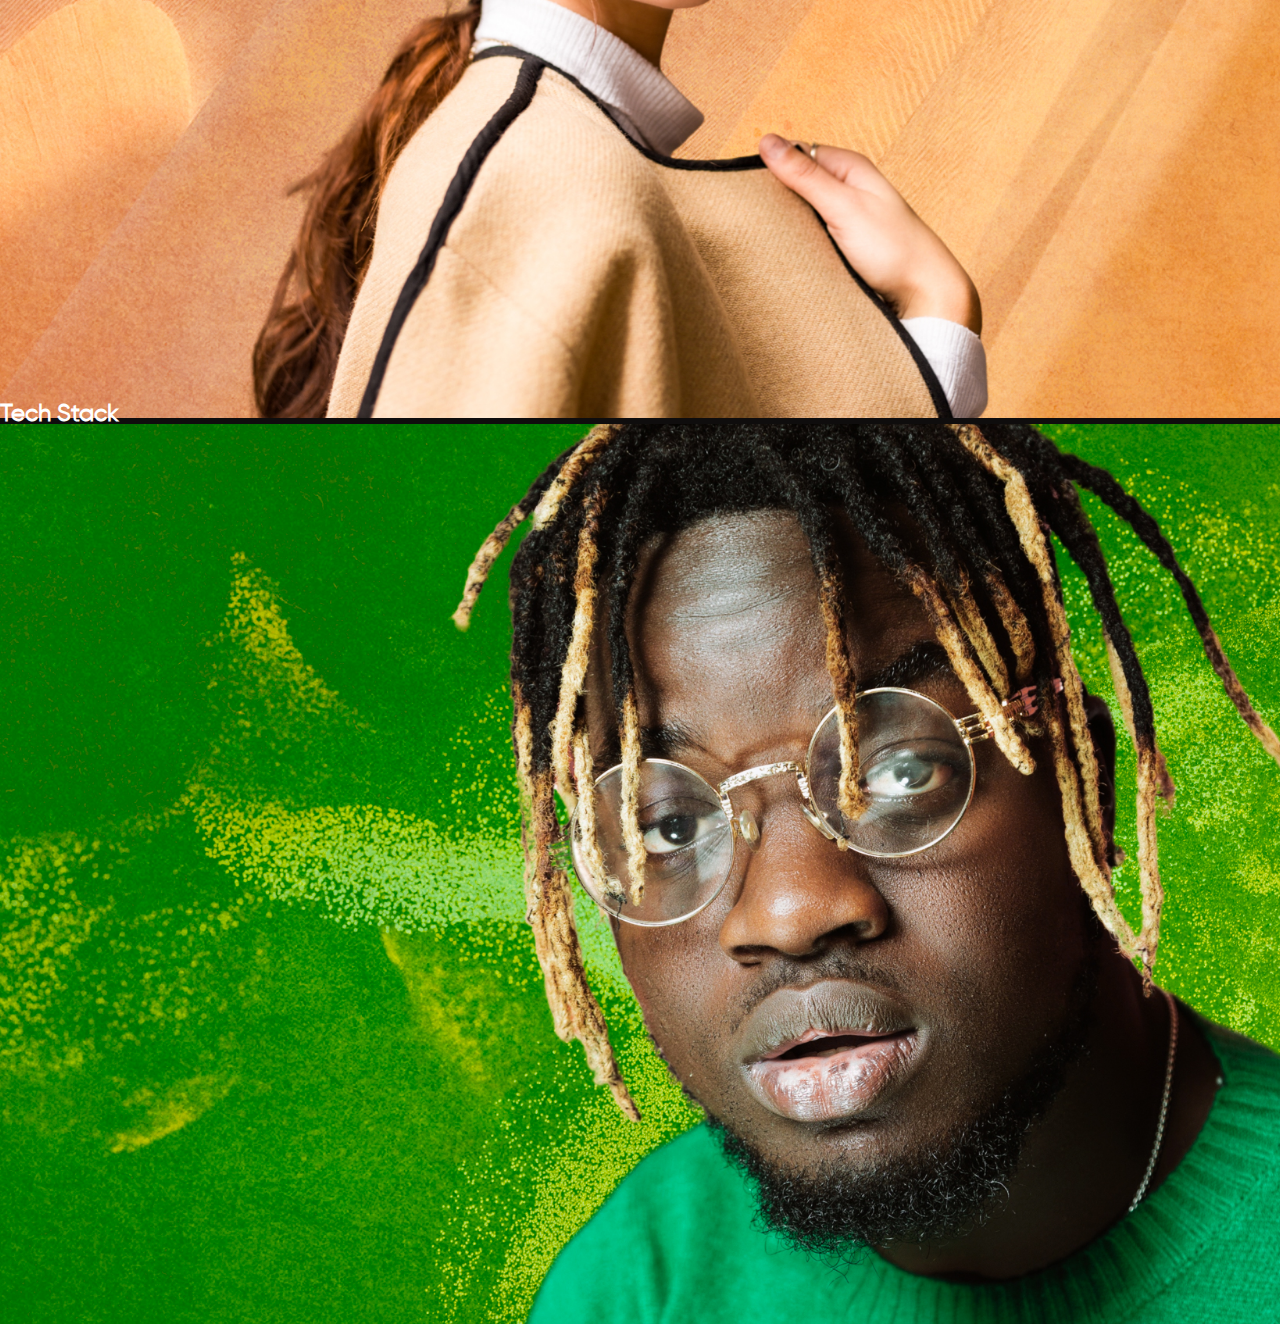
==== commit 51e36b8f: "start working on page4" ====
--- a/index.html
+++ b/index.html
@@ -95,37 +95,33 @@
 
             <!-- page 2 start  -->
             <div class="page2">
-                <h2>Projects</h2>
+                <h2>Achievements</h2>
                 <div class="box"
                     data-image="https://images.unsplash.com/photo-1534972195531-d756b9bfa9f2?w=600&auto=format&fit=crop&q=60&ixlib=rb-4.0.3&ixid=M3wxMjA3fDB8MHxzZWFyY2h8NHx8Y29kZXJ8ZW58MHx8MHx8fDA%3D">
-                    <h3>Project 1</h3>
+                    <h3>Achievement 1</h3>
                     <h4>2023</h4>
                 </div>
                 <div class="box"
                     data-image="https://images.unsplash.com/photo-1555066931-4365d14bab8c?w=600&auto=format&fit=crop&q=60&ixlib=rb-4.0.3&ixid=M3wxMjA3fDB8MHxzZWFyY2h8Nnx8Y29kaW5nfGVufDB8fDB8fHww">
-                    <h3>Project 2</h3>
+                    <h3>Achievement 2</h3>
                     <h4>2023</h4>
                 </div>
                 <div class="box"
                     data-image="https://images.unsplash.com/photo-1575089976121-8ed7b2a54265?w=600&auto=format&fit=crop&q=60&ixlib=rb-4.0.3&ixid=M3wxMjA3fDB8MHxzZWFyY2h8MTB8fGNvZGluZ3xlbnwwfHwwfHx8MA%3D%3D">
-                    <h3>Project 3</h3>
+                    <h3>Achievement 3</h3>
                     <h4>2023</h4>
                 </div>
                 <div class="box"
                     data-image="https://images.unsplash.com/photo-1520085601670-ee14aa5fa3e8?w=600&auto=format&fit=crop&q=60&ixlib=rb-4.0.3&ixid=M3wxMjA3fDB8MHxzZWFyY2h8MTh8fGNvZGluZ3xlbnwwfHwwfHx8MA%3D%3D">
-                    <h3>Project 4</h3>
+                    <h3>Achievement 4</h3>
                     <h4>2023</h4>
                 </div>
                 <div class="box"
                     data-image="https://media.istockphoto.com/id/1448866178/photo/male-freelancer-making-new-project-as-web-designer-or-programmer-on-his-computer-at-home.webp?a=1&b=1&s=612x612&w=0&k=20&c=G4iPcGxRLDEEYCJrmu6hVvPhemc4xhvcM2ewKmk-BTk=">
-                    <h3>Project 5</h3>
-                    <h4>2023</h4>
-                </div>
-                <div class="box"
-                    data-image="https://images.unsplash.com/photo-1534972195531-d756b9bfa9f2?w=600&auto=format&fit=crop&q=60&ixlib=rb-4.0.3&ixid=M3wxMjA3fDB8MHxzZWFyY2h8NHx8Y29kZXJ8ZW58MHx8MHx8fDA%3D">
-                    <h3>Project 6</h3>
-                    <h4>2023</h4>
-                </div>
+                    <h3>Achievement 5</h3>
+                    <h4>2023</h4>
+                </div>
+               
 
             </div>
              <!-- page 2 end  -->
@@ -133,14 +129,14 @@
 
               <!-- page 3 start  -->
               <div class="page3">
-                <h2>Achievements</h2>
+                <h2>Top 5 Projects</h2>
 
                 <div class="cards">
                      <div class="card">
-                        <img loop muted autoplay src="https://raj-chavan-portfolio.vercel.app/assets/images/projectPhotos/GIF_5.gif">
-                        </div>
-                     <div class="card">
-                        <img loop muted autoplay src="https://raj-chavan-portfolio.vercel.app/assets/images/projectPhotos/GIF_4.gif">
+                        <img  src="https://raj-chavan-portfolio.vercel.app/assets/images/projectPhotos/GIF_5.gif">
+                        </div>
+                     <div class="card">
+                        <img  src="https://raj-chavan-portfolio.vercel.app/assets/images/projectPhotos/GIF_4.gif">
                         
                      </div>
                      <div class="card">
@@ -168,7 +164,7 @@
 
                <!-- page 4  -->
             <div class="page4">
-             
+                <h2>Tech Stack</h2>
 
             </div>
              <!-- page 2 end  -->
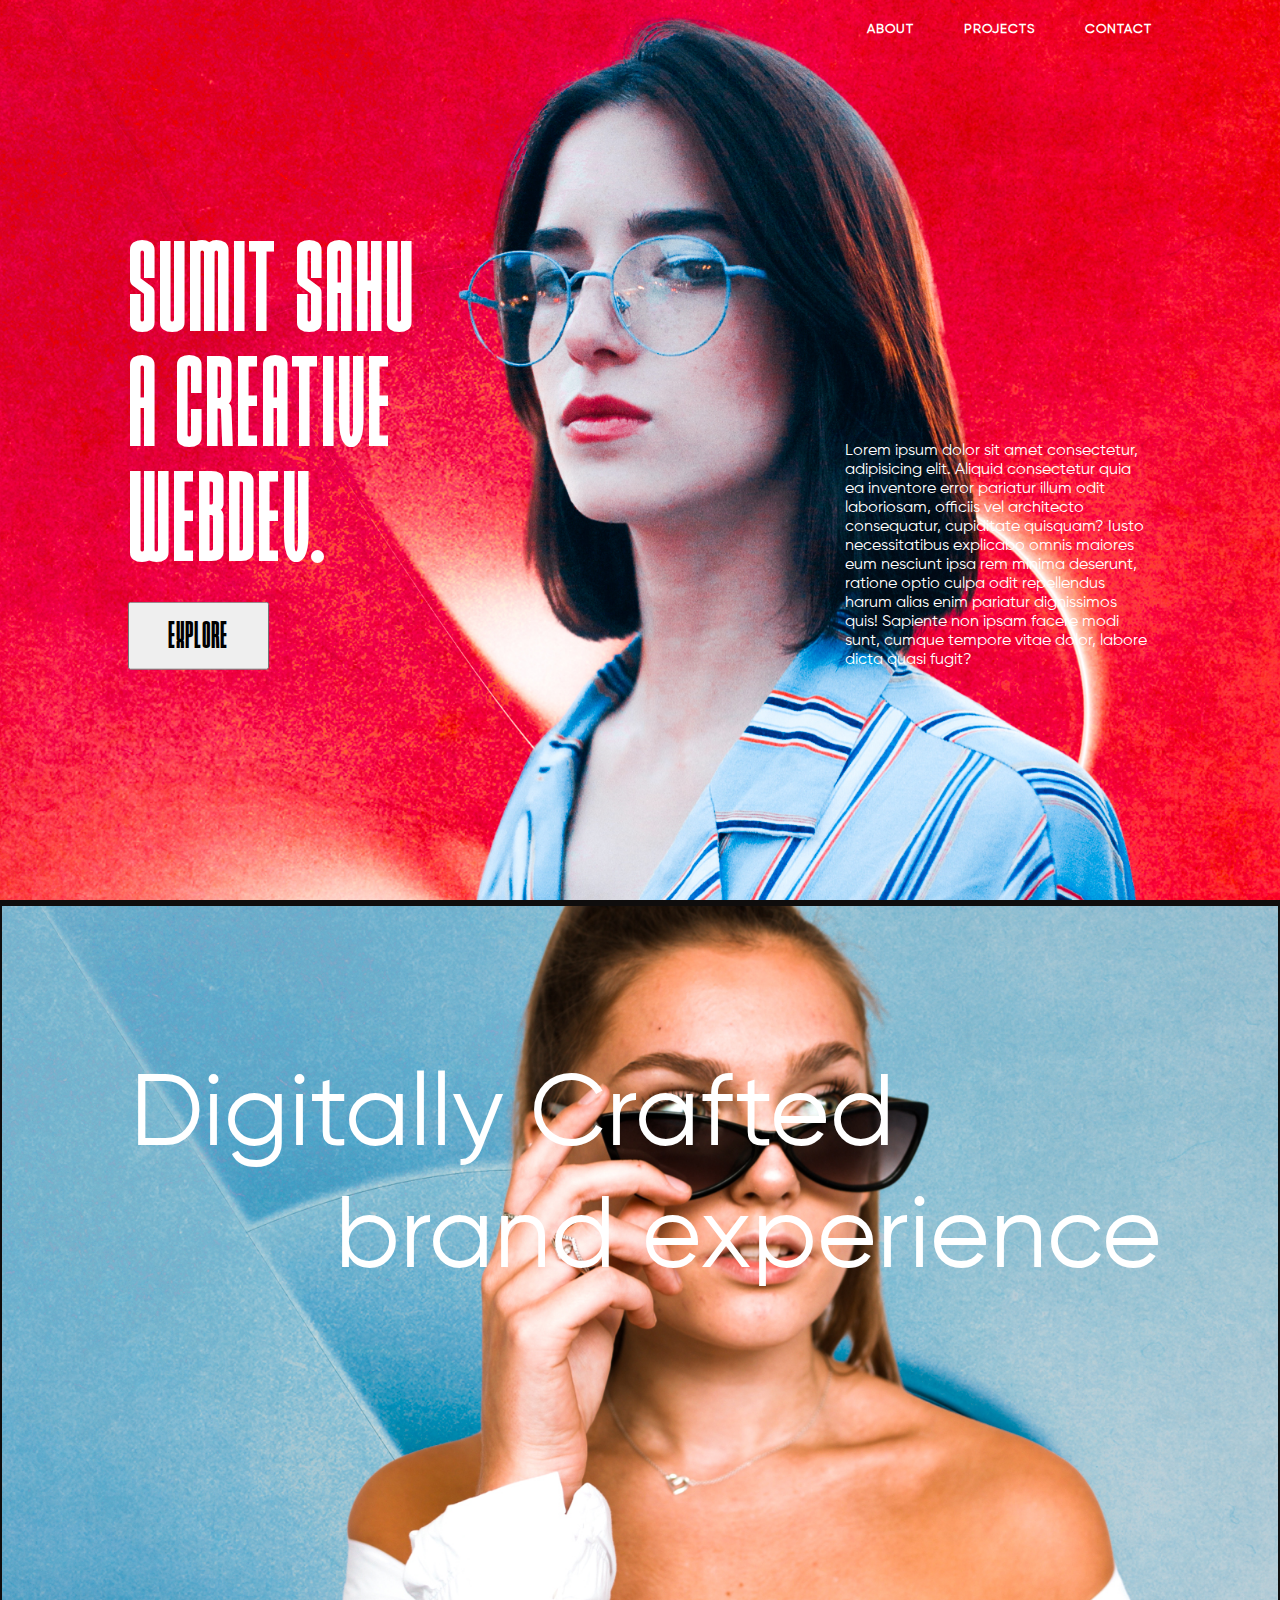
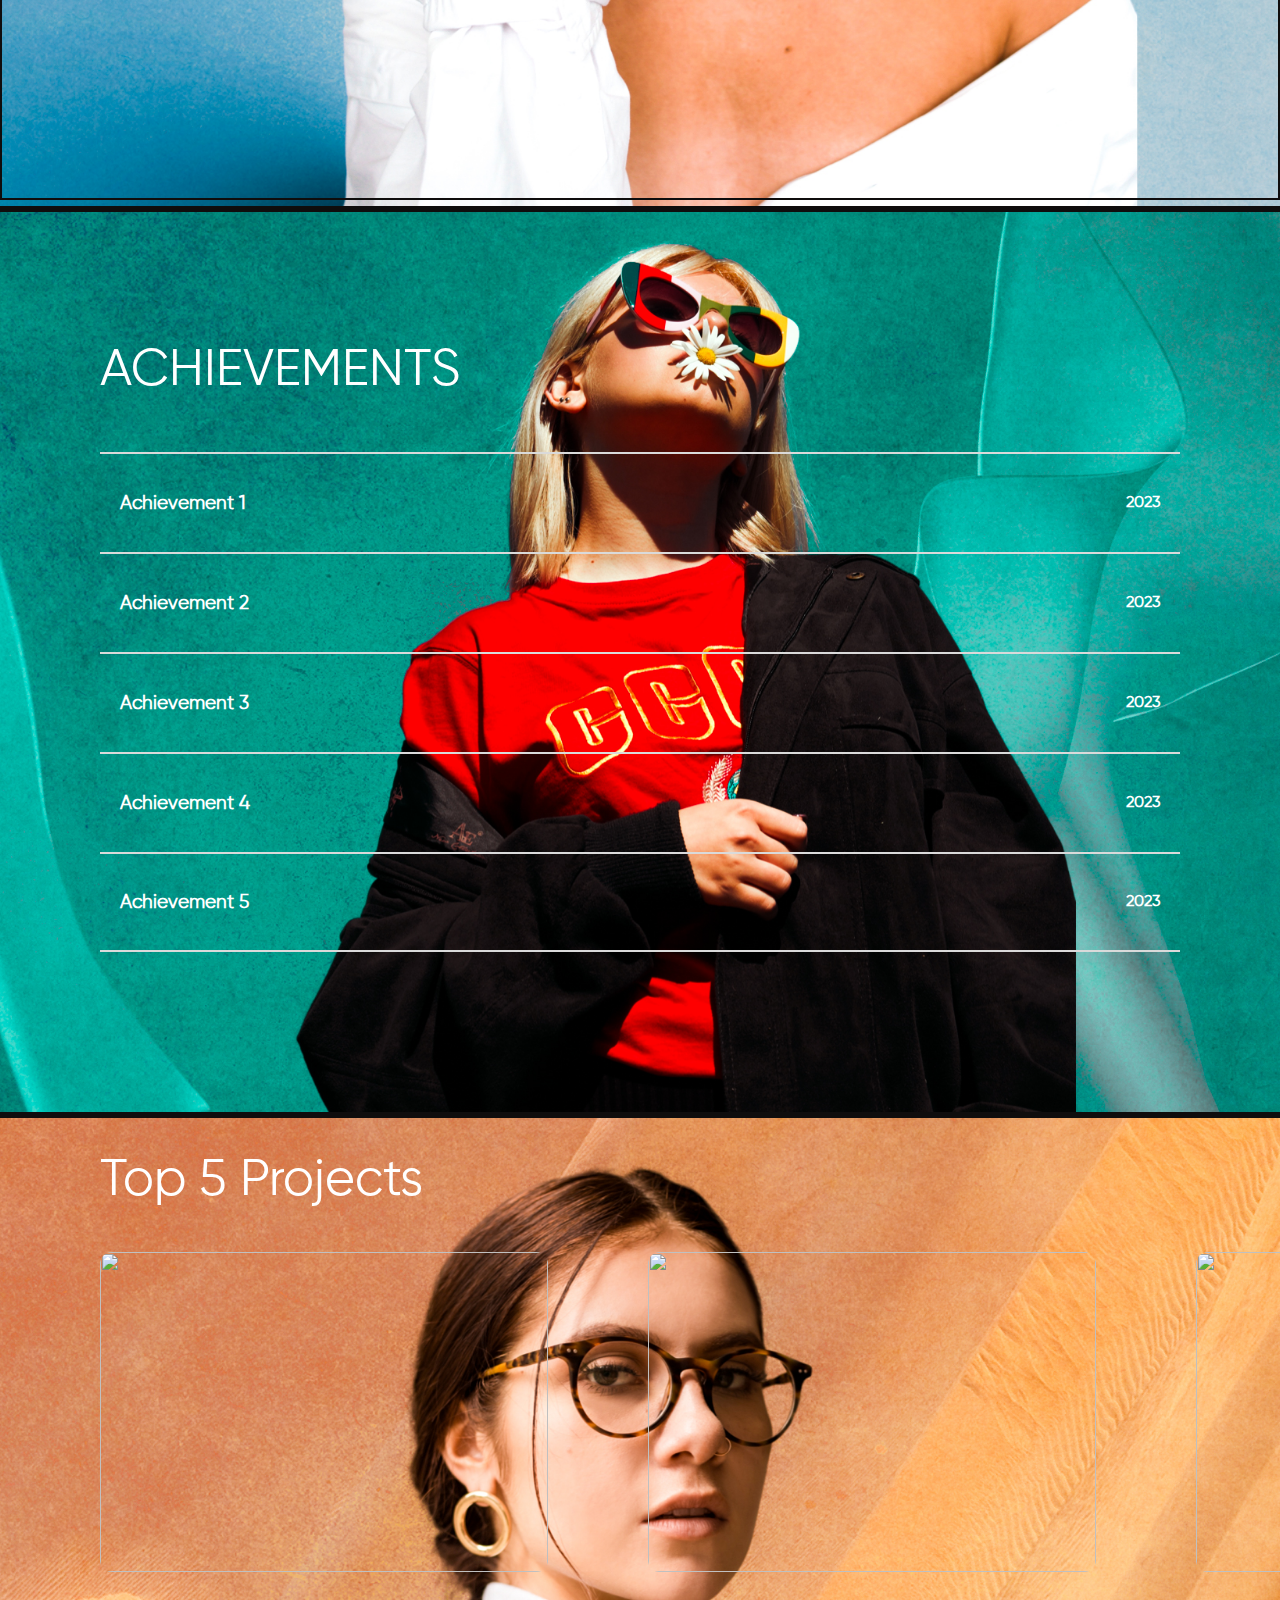
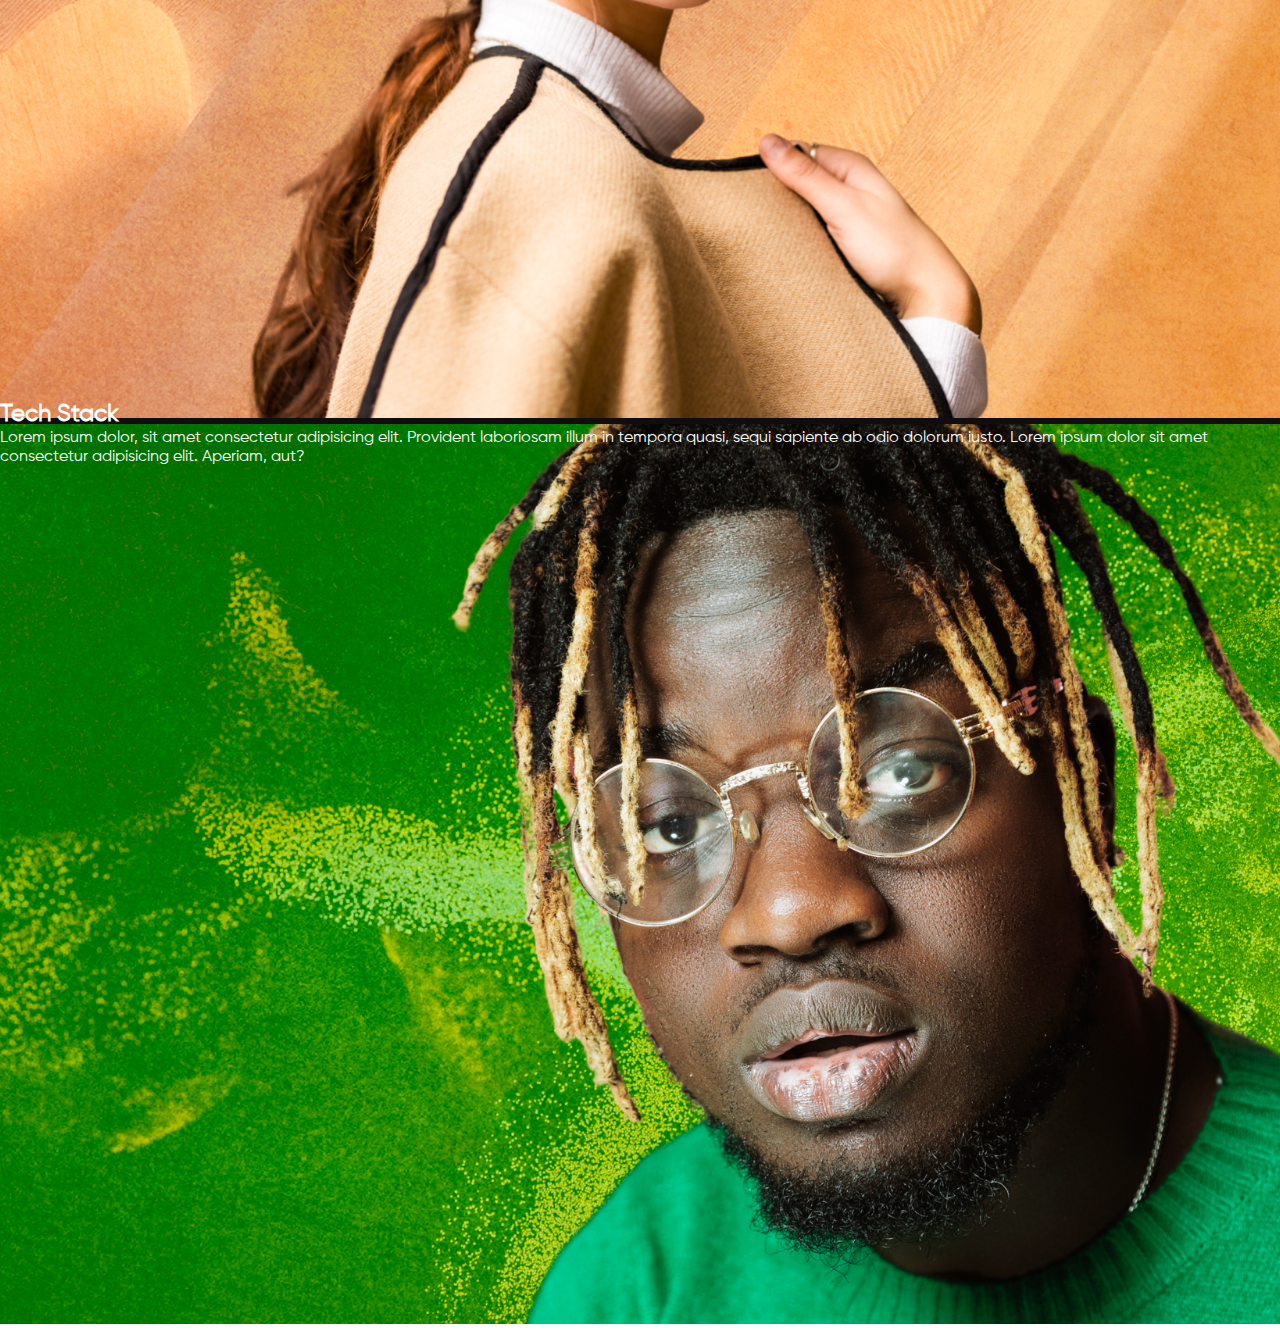
==== commit d167af40: "same box" ====
--- a/index.html
+++ b/index.html
@@ -164,8 +164,17 @@
 
                <!-- page 4  -->
             <div class="page4">
-                <h2>Tech Stack</h2>
-
+                <div>
+                    <h2>Tech Stack</h2>
+                    <p>Lorem ipsum dolor, sit amet consectetur adipisicing elit. Provident laboriosam illum in tempora quasi, sequi sapiente ab odio dolorum iusto. Lorem ipsum dolor sit amet consectetur adipisicing elit. Aperiam, aut?</p>
+                    <div>
+                        <img src="./images/react.webp" alt="">
+                        <img src="./images/nodejs.webp" alt="">
+                        <img src="./images/js2.webp" alt="">
+                        <img src="./images/php.webp" alt="">
+                    </div>        
+                </div>
+               
             </div>
              <!-- page 2 end  -->
 
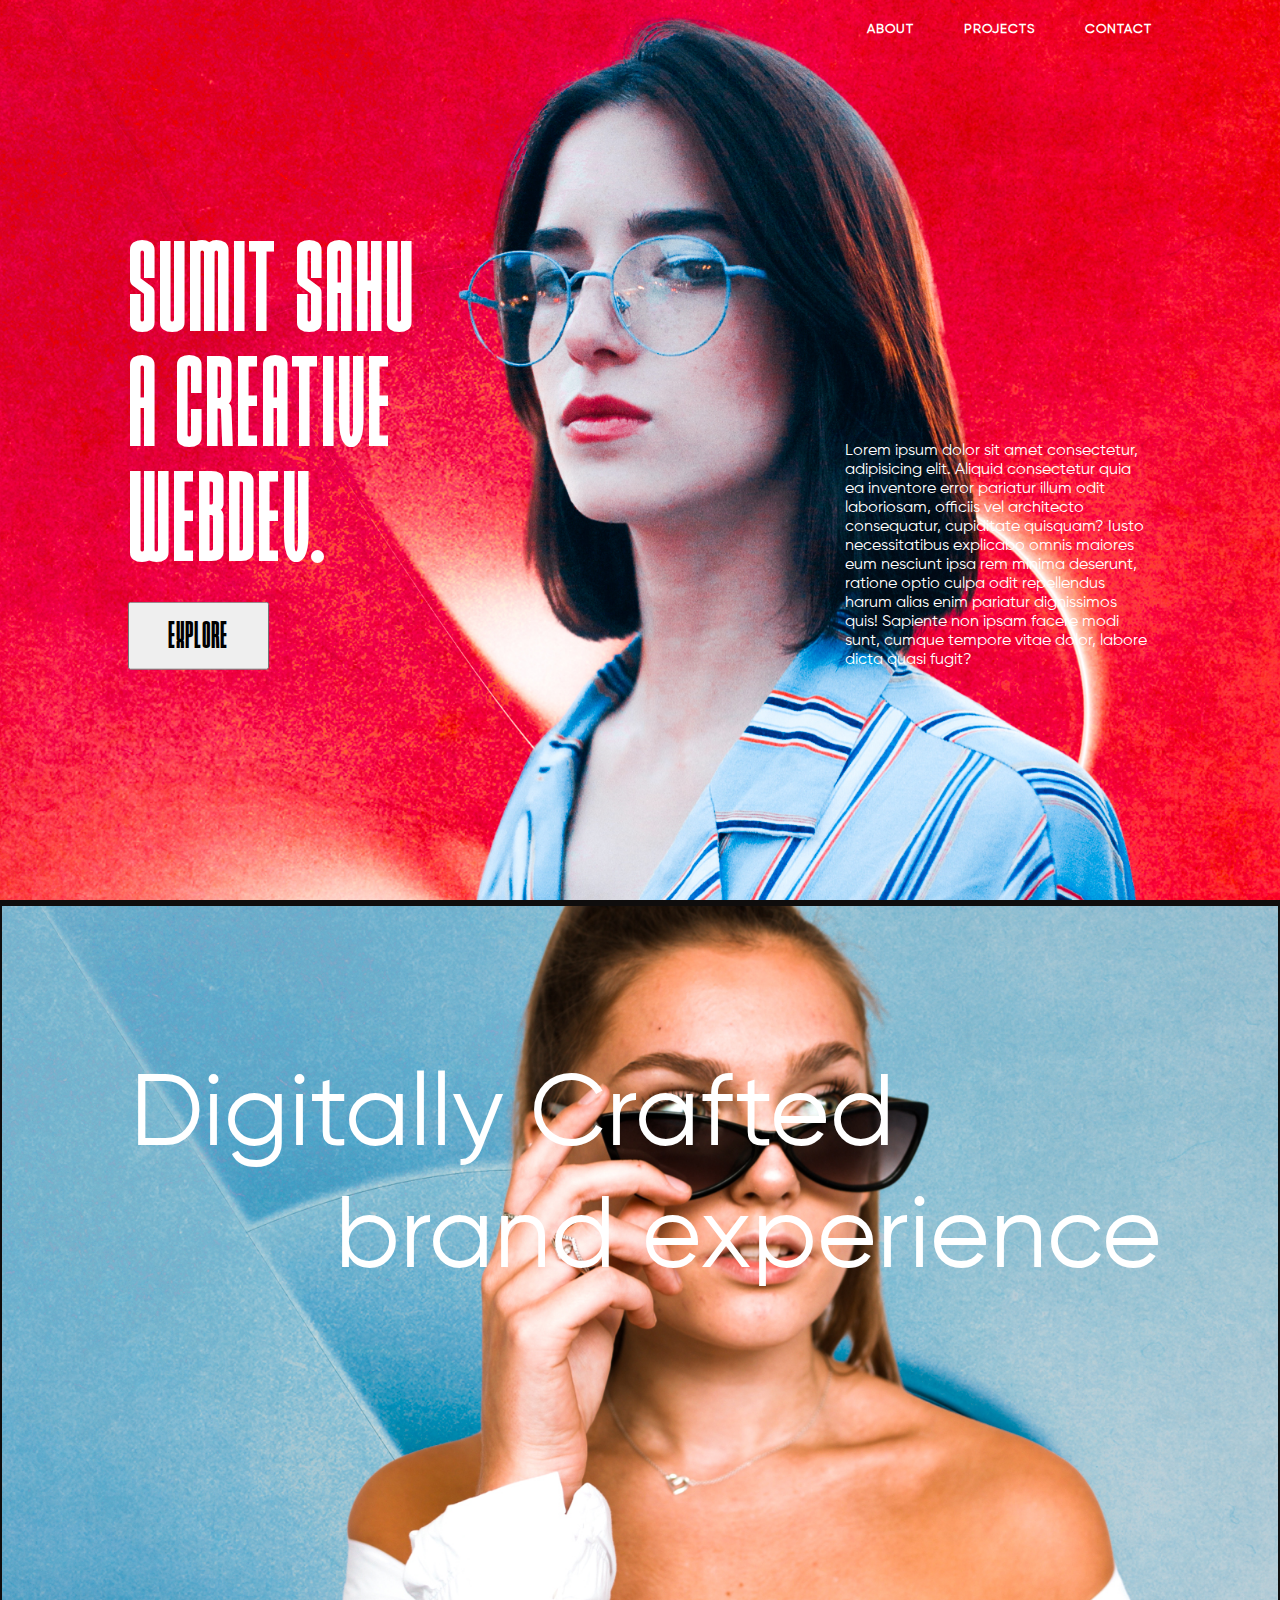
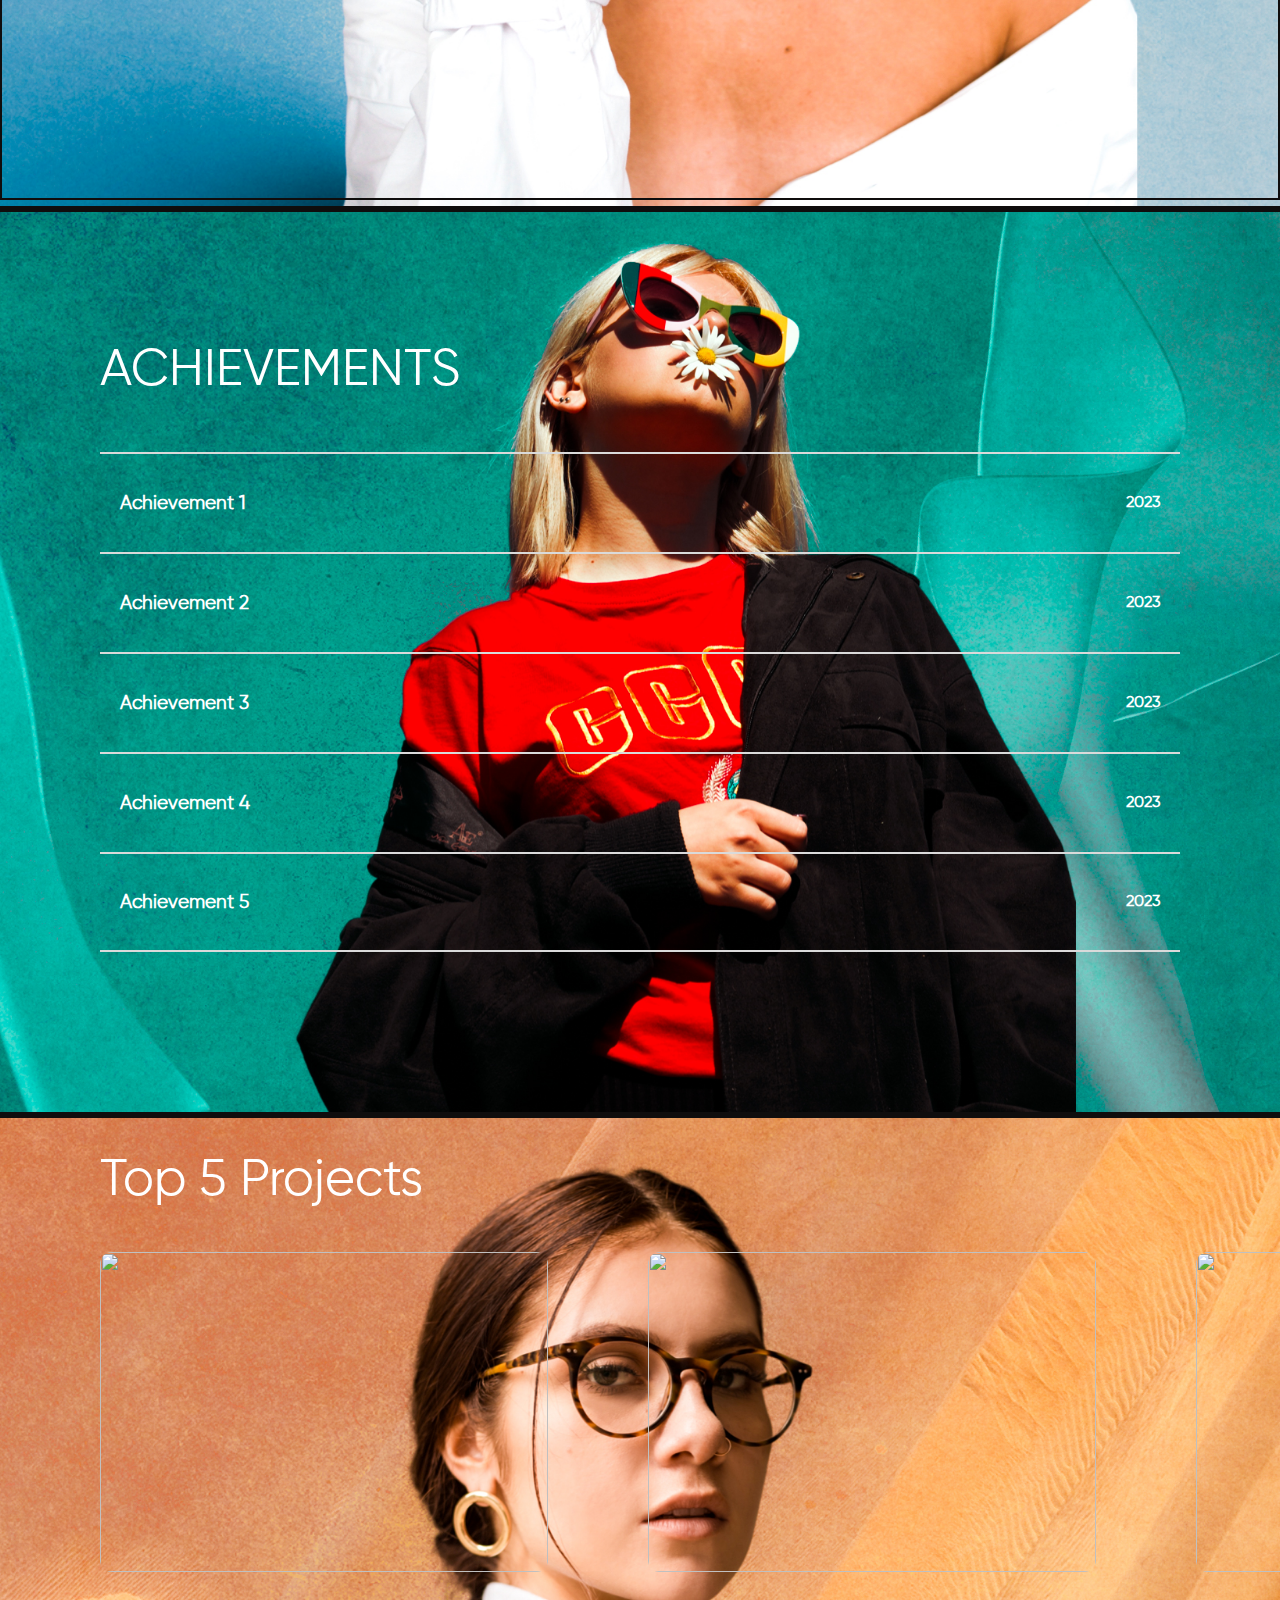
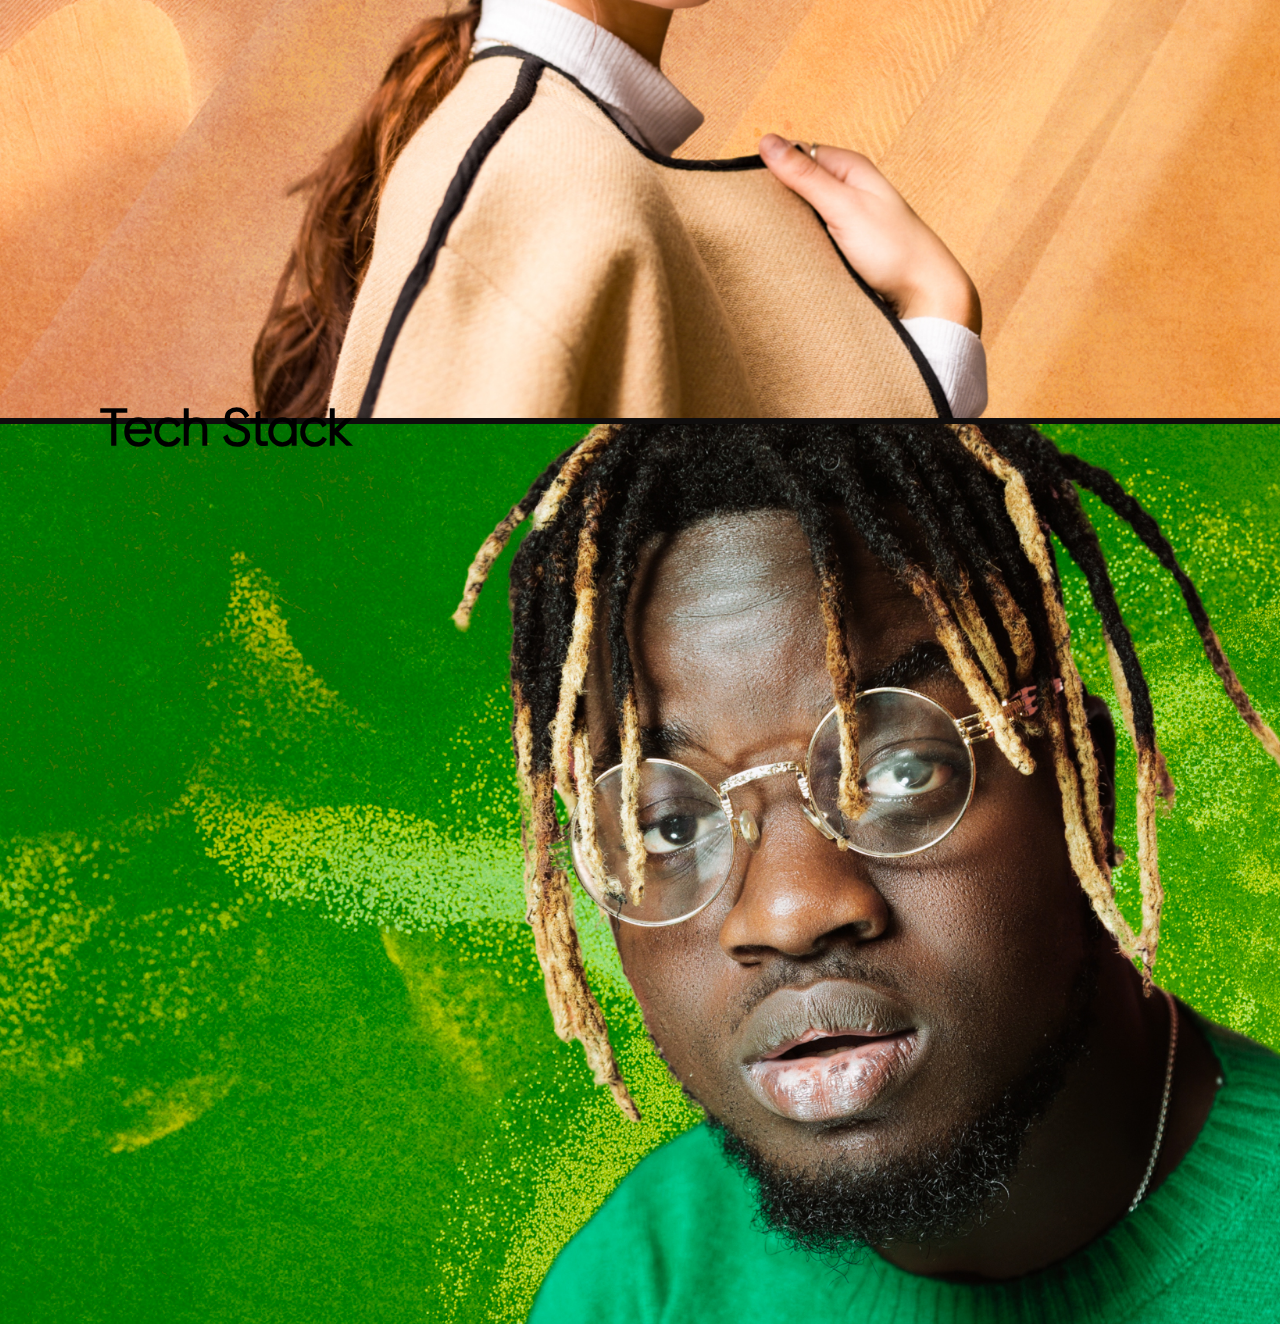
==== commit b4a4f418: "Merge pull request #4 from sumitDatacode/page3" ====
--- a/index.html
+++ b/index.html
@@ -164,17 +164,8 @@
 
                <!-- page 4  -->
             <div class="page4">
-                <div>
-                    <h2>Tech Stack</h2>
-                    <p>Lorem ipsum dolor, sit amet consectetur adipisicing elit. Provident laboriosam illum in tempora quasi, sequi sapiente ab odio dolorum iusto. Lorem ipsum dolor sit amet consectetur adipisicing elit. Aperiam, aut?</p>
-                    <div>
-                        <img src="./images/react.webp" alt="">
-                        <img src="./images/nodejs.webp" alt="">
-                        <img src="./images/js2.webp" alt="">
-                        <img src="./images/php.webp" alt="">
-                    </div>        
-                </div>
-               
+                <h2>Tech Stack</h2>
+
             </div>
              <!-- page 2 end  -->
 
--- a/style.css
+++ b/style.css
@@ -288,9 +288,15 @@
 
 
 
-
+/* page3 css  */
 .page4{
     height: 100vh;
     width: 100%;
   
+}
+
+.page4  h2{
+   color: #000;
+   font-size: 4vw;
+   padding: 0px 100px;
 }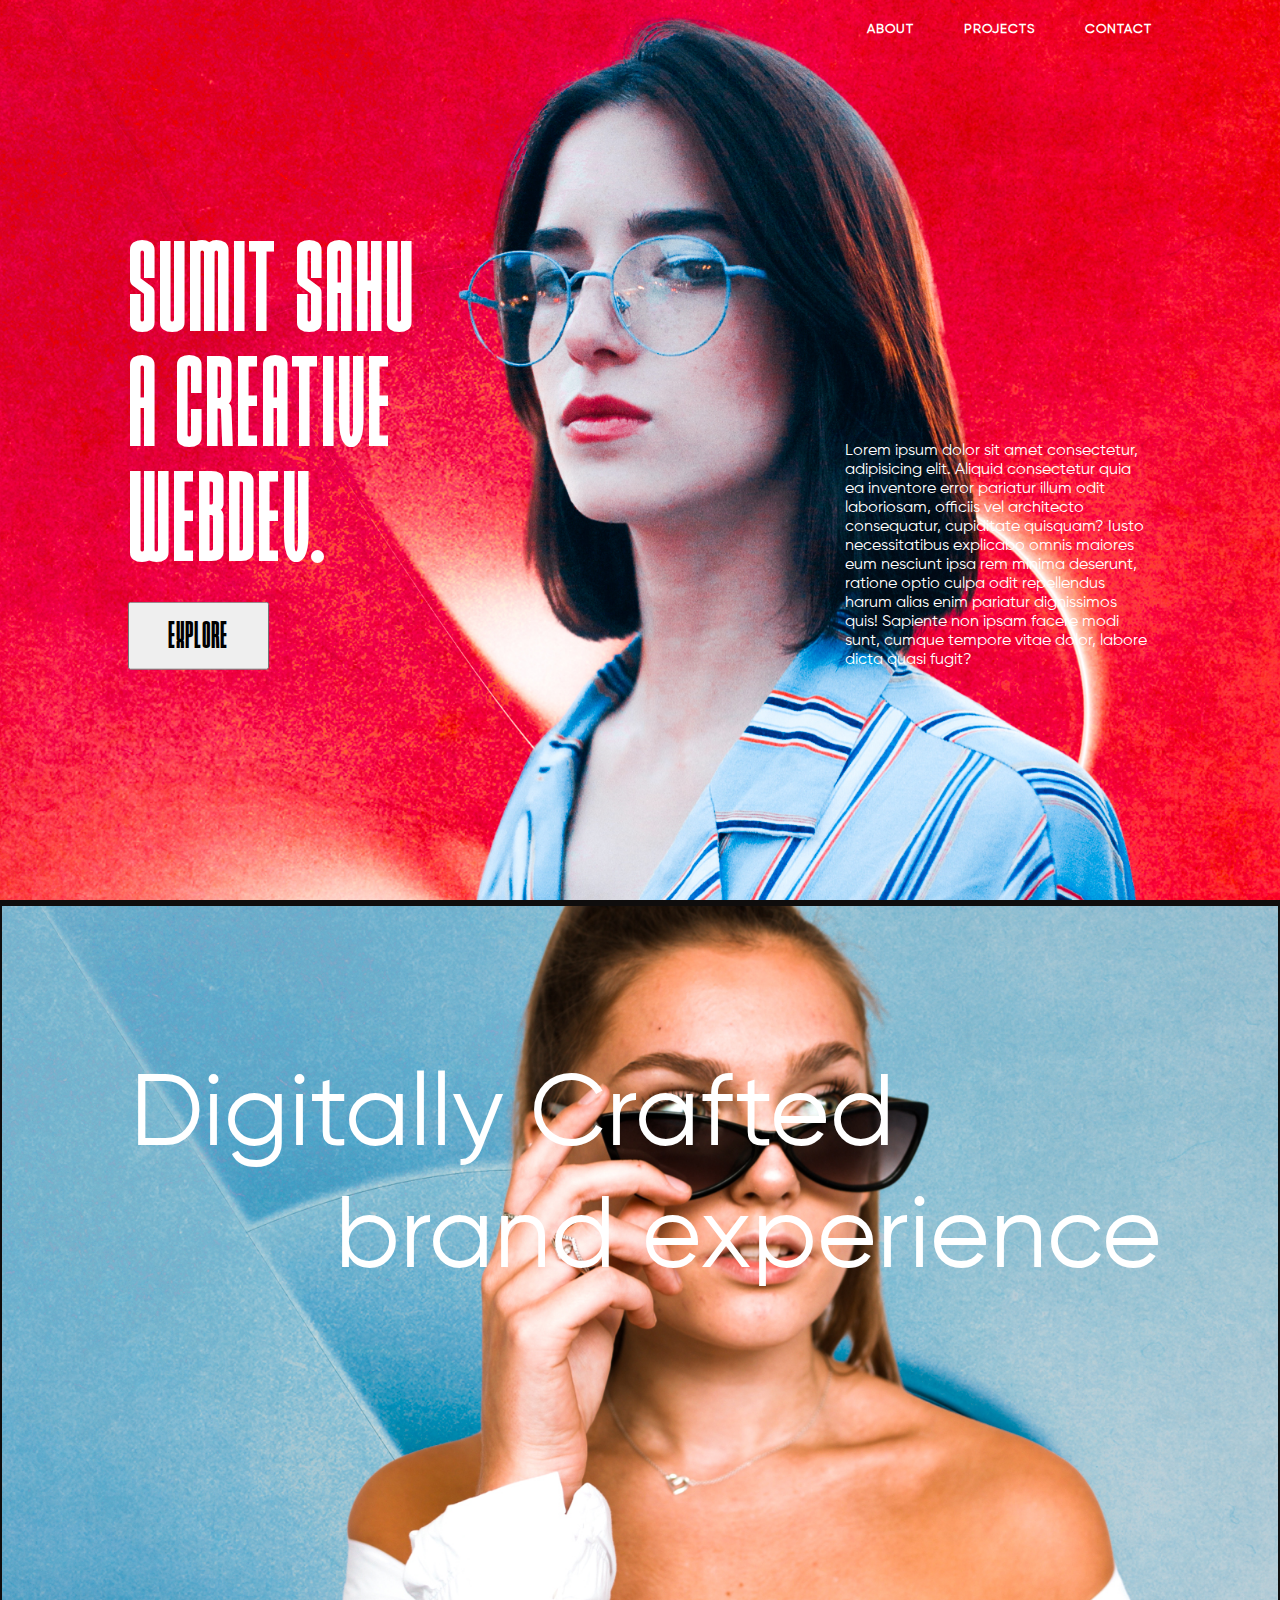
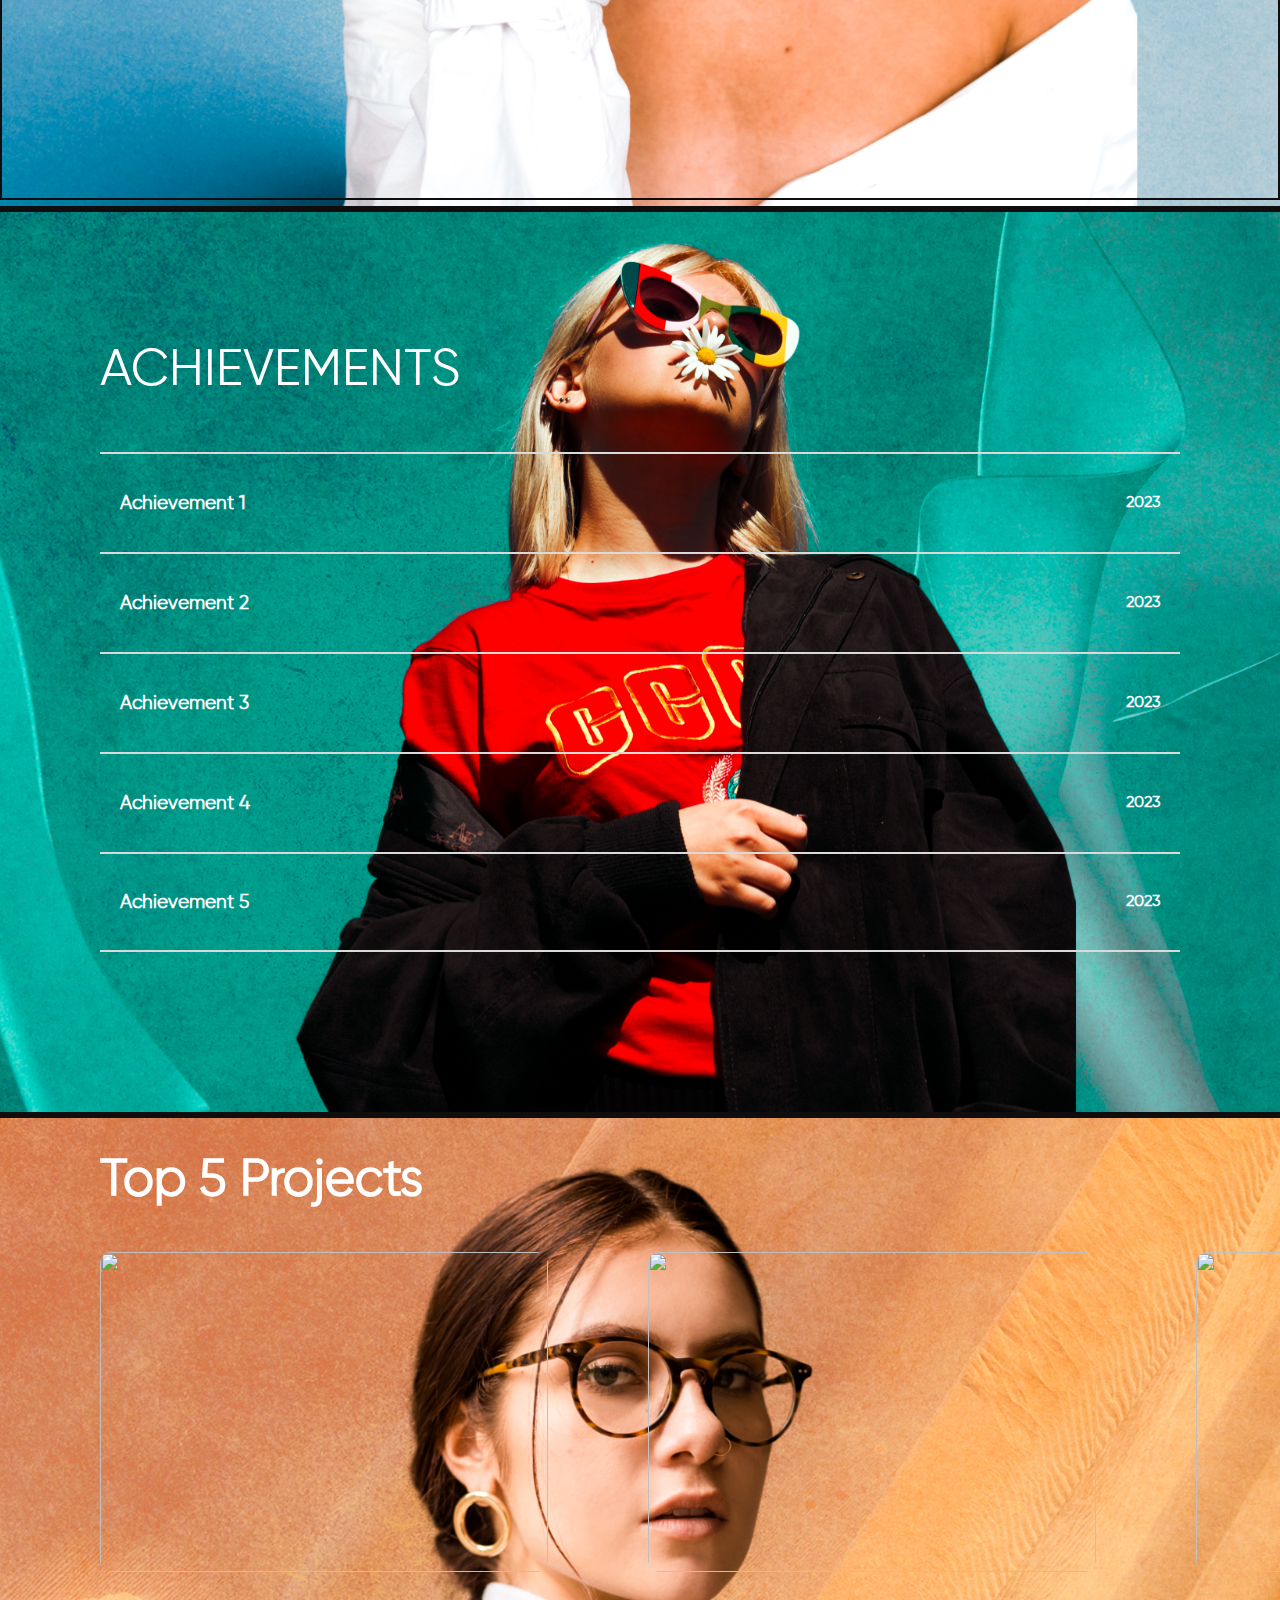
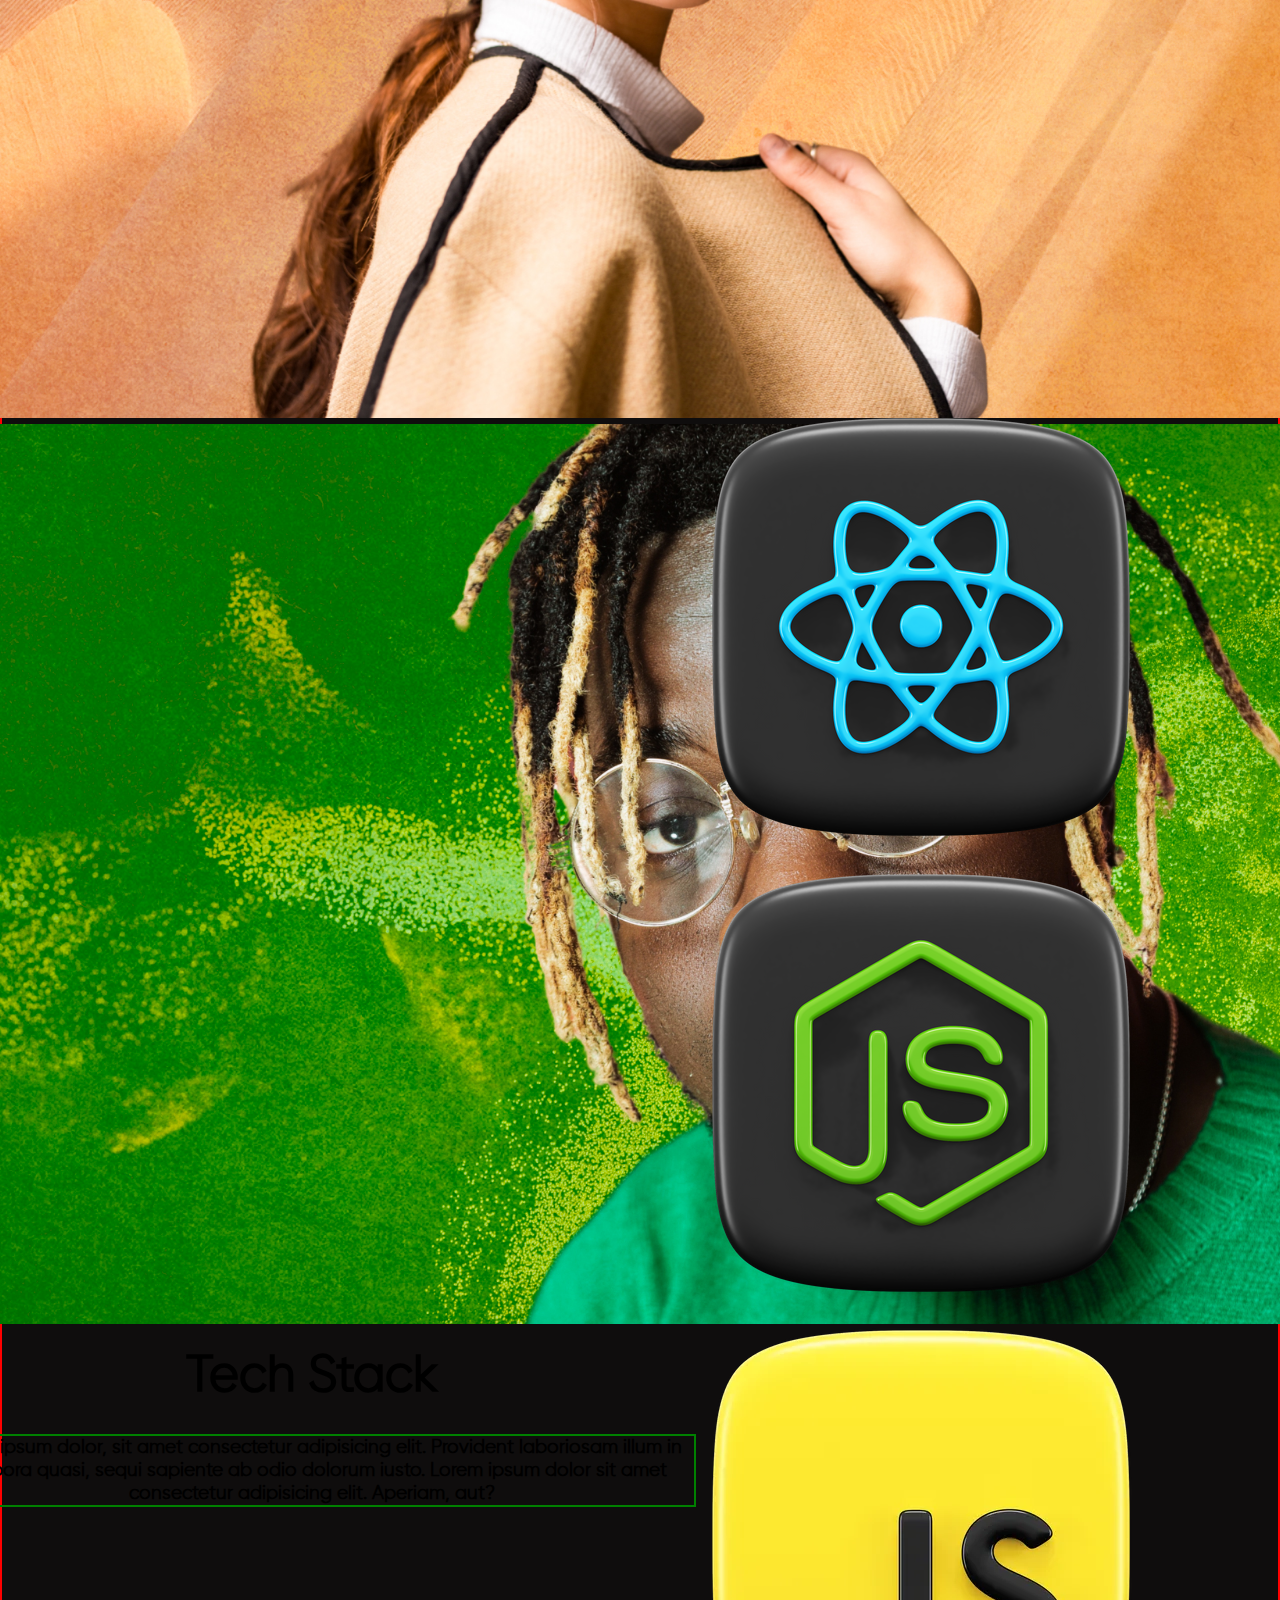
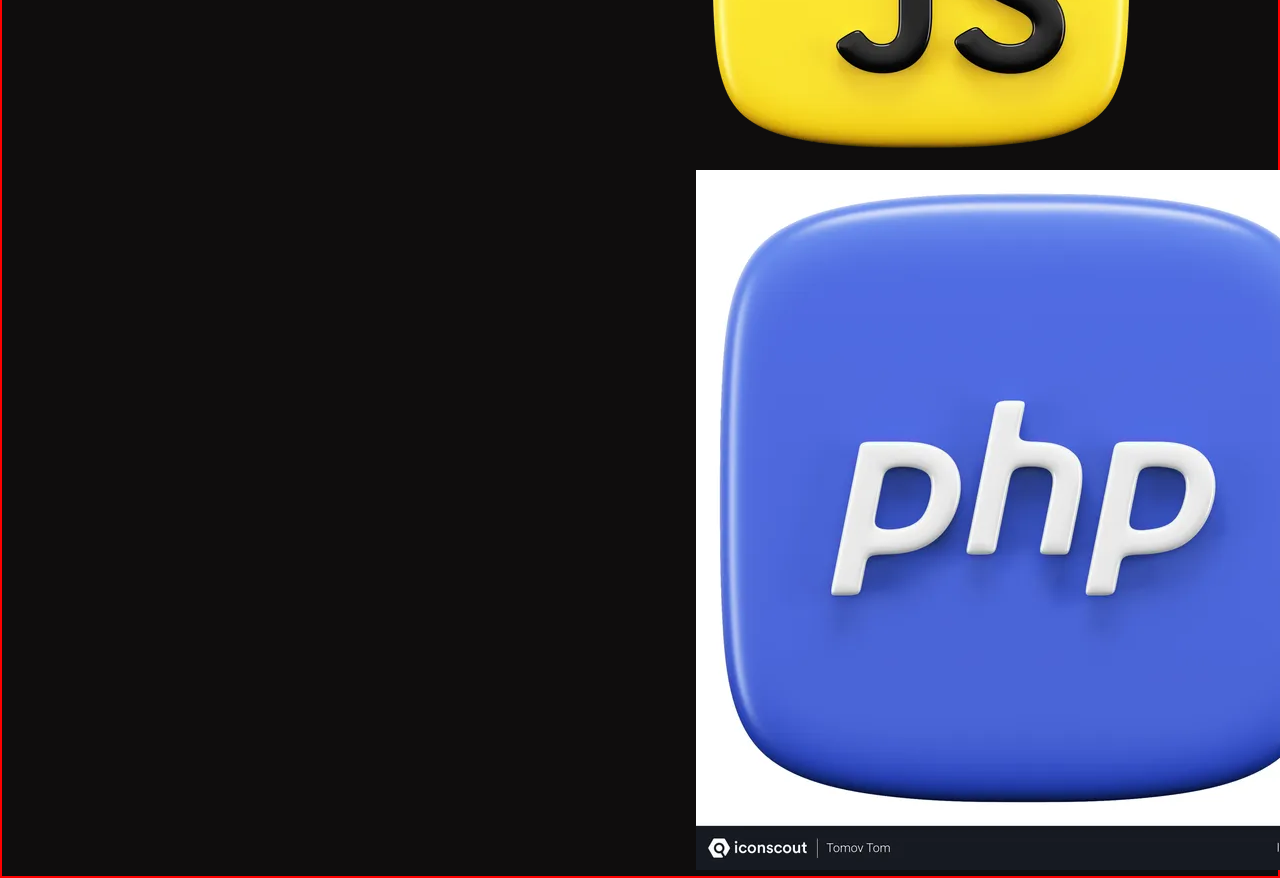
==== commit 8b187484: "Merge pull request #5 from sumitDatacode/page4" ====
--- a/index.html
+++ b/index.html
@@ -164,8 +164,17 @@
 
                <!-- page 4  -->
             <div class="page4">
-                <h2>Tech Stack</h2>
-
+                <div>
+                    <h2>Tech Stack</h2>
+                    <p>Lorem ipsum dolor, sit amet consectetur adipisicing elit. Provident laboriosam illum in tempora quasi, sequi sapiente ab odio dolorum iusto. Lorem ipsum dolor sit amet consectetur adipisicing elit. Aperiam, aut?</p>
+                                
+                </div>
+                <div>
+                    <img src="./images/react.webp" alt="">
+                    <img src="./images/nodejs.webp" alt="">
+                    <img src="./images/js2.webp" alt="">
+                    <img src="./images/php.webp" alt="">
+                </div>
             </div>
              <!-- page 2 end  -->
 
--- a/style.css
+++ b/style.css
@@ -247,7 +247,7 @@
 /* page 3 css  */
 
 .page3{
-    min-height: 100vh;
+    height: 100vh;
     width: 100%;
     position: relative;
     /* background-color: #1d1da5; */
@@ -255,7 +255,7 @@
 
 .page3 h2{
      font-size: 4vw;
-     font-weight: 400;
+     /* font-weight: 400; */
      padding: 50px 0 40px 100px;
 
 }
@@ -290,13 +290,28 @@
 
 /* page3 css  */
 .page4{
-    height: 100vh;
-    width: 100%;
-  
+    /* height: 100vh; */
+    width: 100%;
+    border: 2px solid red;
+    display: flex;
+    justify-content: center;
+    align-items: center;
+   
 }
 
 .page4  h2{
    color: #000;
+    text-align: center;
    font-size: 4vw;
-   padding: 0px 100px;
+  
+}
+
+.page4 p{
+    color: black;
+    font-size: 1.5vw;
+   width: 60vw;
+   font-weight: 600;
+   margin: 2vw auto;
+    border: 2px solid green;
+    text-align: center;
 }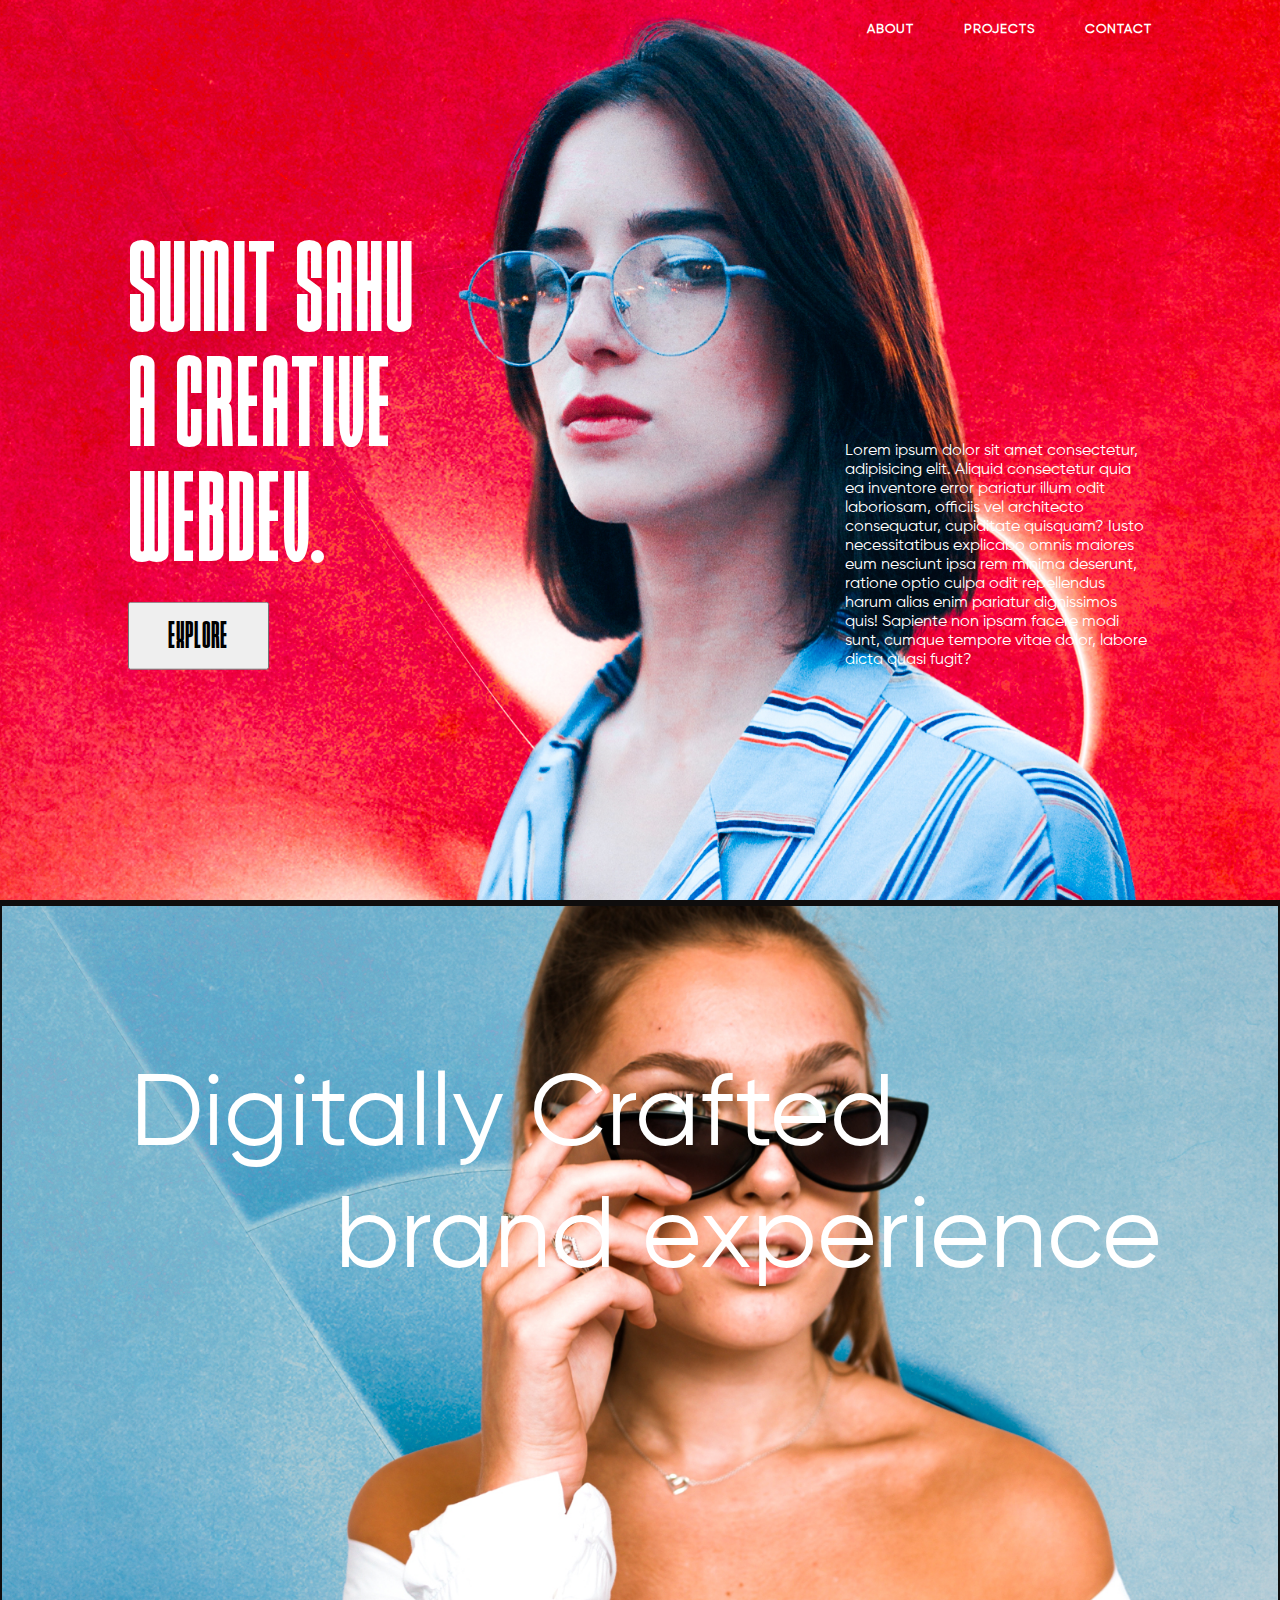
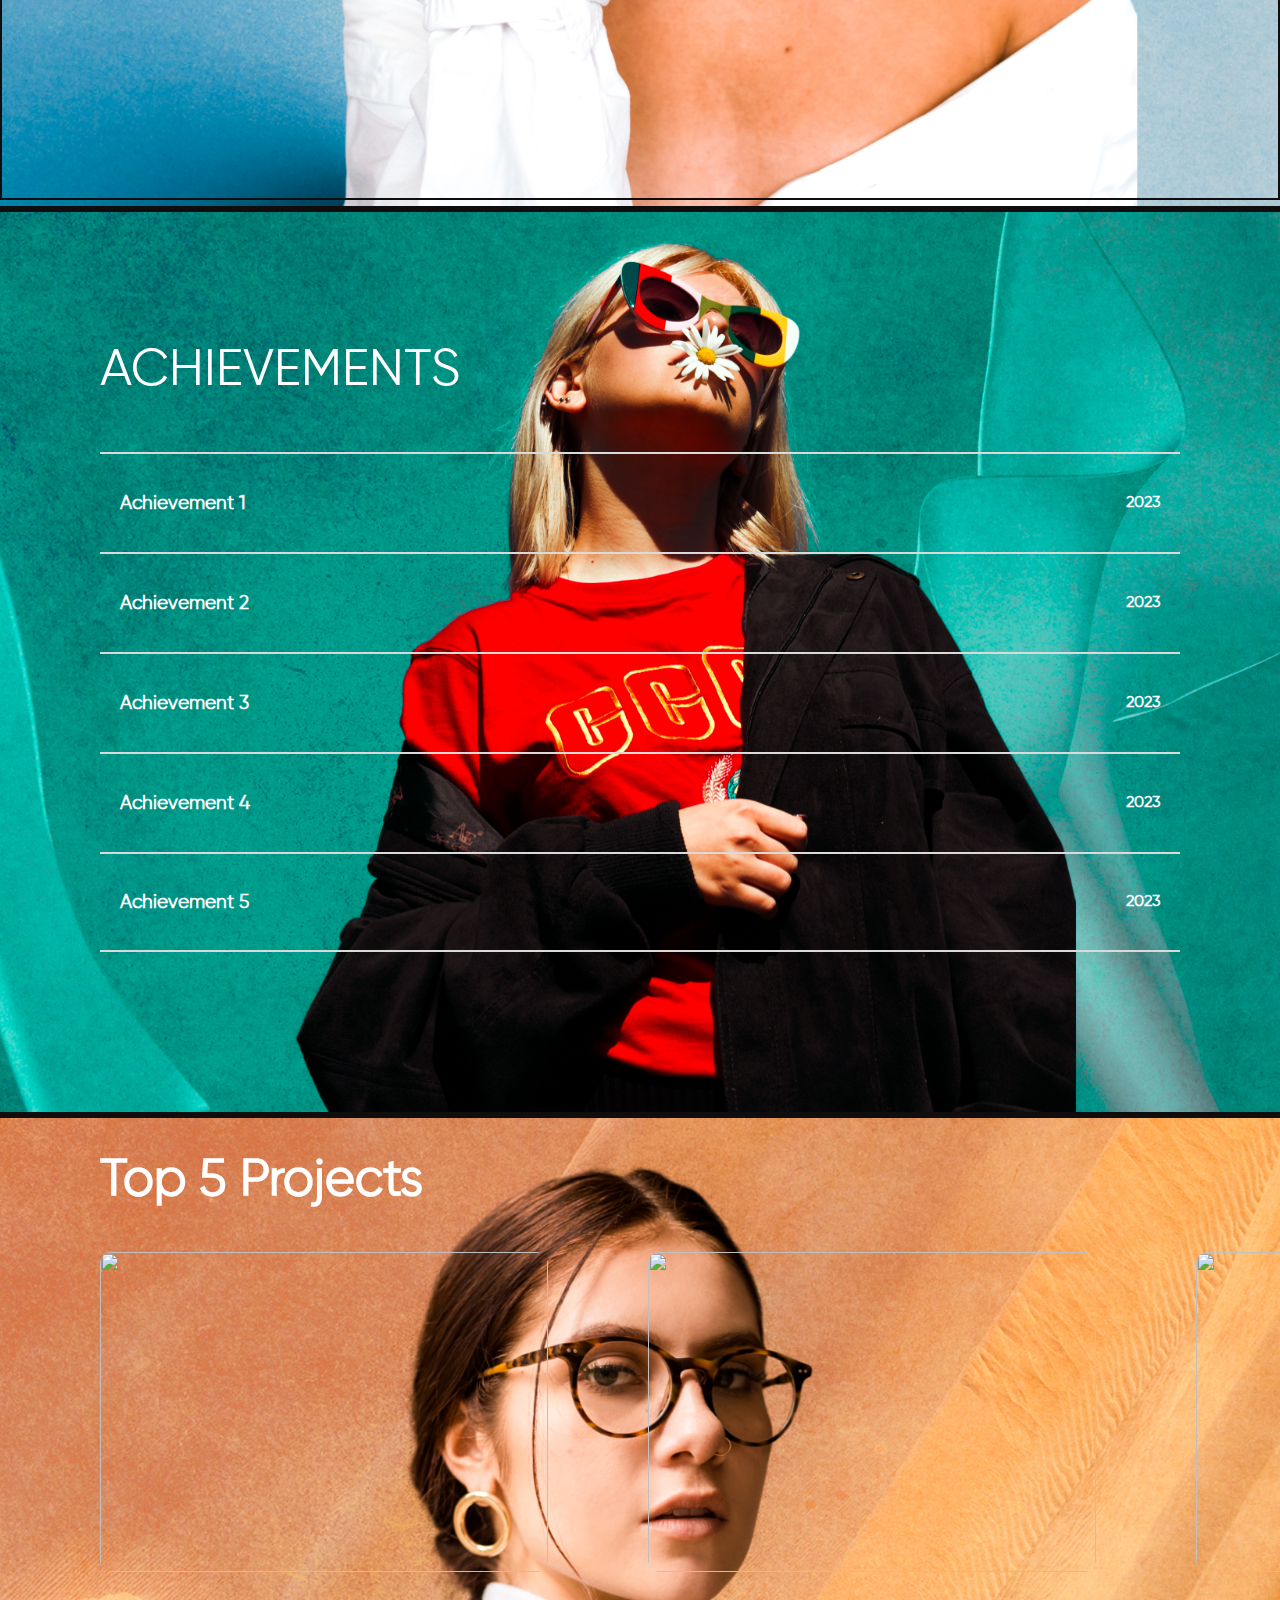
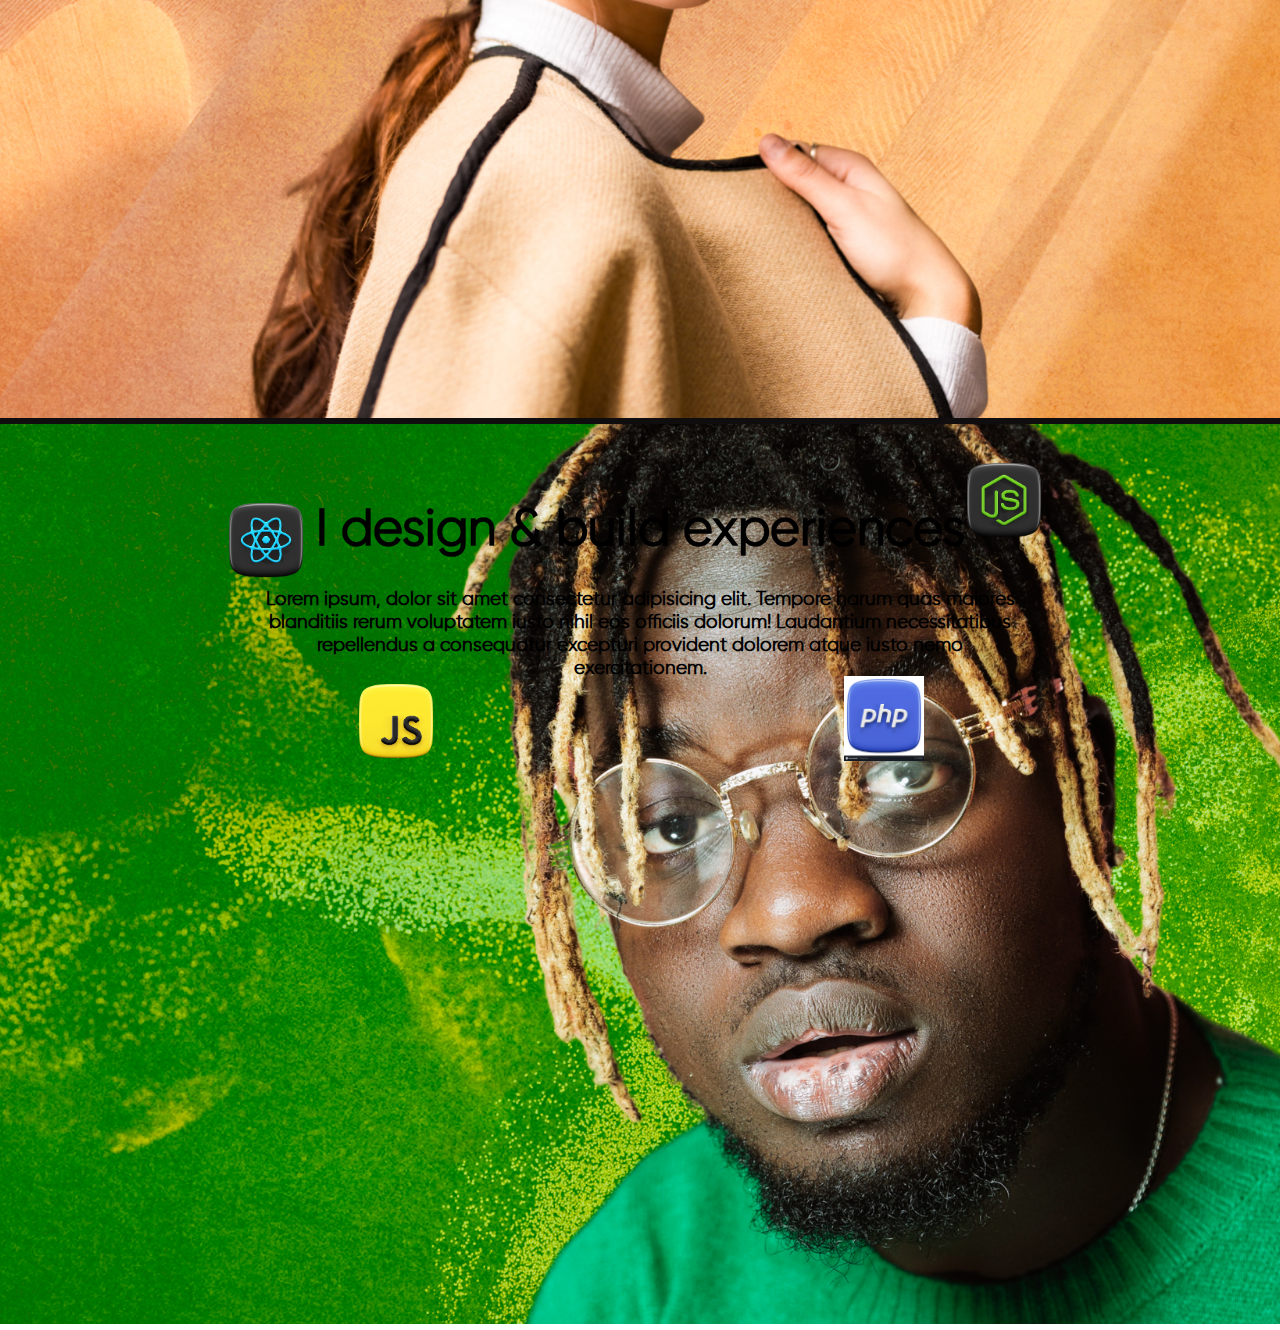
==== commit 8d7e3a5f: "Merge pull request #6 from sumitDatacode/page4" ====
--- a/index.html
+++ b/index.html
@@ -164,17 +164,16 @@
 
                <!-- page 4  -->
             <div class="page4">
-                <div>
-                    <h2>Tech Stack</h2>
-                    <p>Lorem ipsum dolor, sit amet consectetur adipisicing elit. Provident laboriosam illum in tempora quasi, sequi sapiente ab odio dolorum iusto. Lorem ipsum dolor sit amet consectetur adipisicing elit. Aperiam, aut?</p>
-                                
-                </div>
-                <div>
-                    <img src="./images/react.webp" alt="">
-                    <img src="./images/nodejs.webp" alt="">
-                    <img src="./images/js2.webp" alt="">
-                    <img src="./images/php.webp" alt="">
-                </div>
+                <div class="relative">
+                       <h2>I design & build experiences</h2>
+                       <p>Lorem ipsum, dolor sit amet consectetur adipisicing elit. Tempore harum quas maiores blanditiis rerum voluptatem iusto nihil eos officiis dolorum! Laudantium necessitatibus repellendus a consequatur excepturi provident dolorem atque iusto nemo exercitationem.</p>
+                        <img class="skillIcon skillIcon1" src="./images/react.webp" alt="">
+                        <img class="skillIcon skillIcon2" src="./images/nodejs.webp" alt="">
+                        <img class="skillIcon skillIcon3" src="./images/js2.webp" alt="">
+                        <img class="skillIcon skillIcon4" src="./images/php.webp" alt="">
+                        
+                </div>
+               
             </div>
              <!-- page 2 end  -->
 
--- a/style.css
+++ b/style.css
@@ -290,13 +290,12 @@
 
 /* page3 css  */
 .page4{
-    /* height: 100vh; */
-    width: 100%;
-    border: 2px solid red;
+    position: relative;
+    width: 100%;
     display: flex;
     justify-content: center;
     align-items: center;
-   
+    padding: 100px 0px 400px 0;
 }
 
 .page4  h2{
@@ -310,8 +309,43 @@
     color: black;
     font-size: 1.5vw;
    width: 60vw;
+   height: 10vw;
    font-weight: 600;
    margin: 2vw auto;
-    border: 2px solid green;
+    /* border: 2px solid green; */
     text-align: center;
-}+}
+.relative{
+    position: relative;
+}
+.skillIcon{
+   position: absolute;
+   width: 80px;
+   animation: floatAnimation 1.5s ease-in-out infinite;
+  
+}
+.skillIcon1{
+    top: 0px;
+    left: -30px;
+   
+}
+
+.skillIcon2{
+    top: -40px;
+    right: -20px;
+}
+
+.skillIcon3{
+    bottom: -20px;
+    left: 100px;
+}
+.skillIcon4{
+    bottom: -20px;
+    right: 100px;
+}
+
+@keyframes floatAnimation {
+    0% { transform: translateY(0); }
+    50% { transform: translateY(-10px); }
+    100% { transform: translateY(0); }
+}
